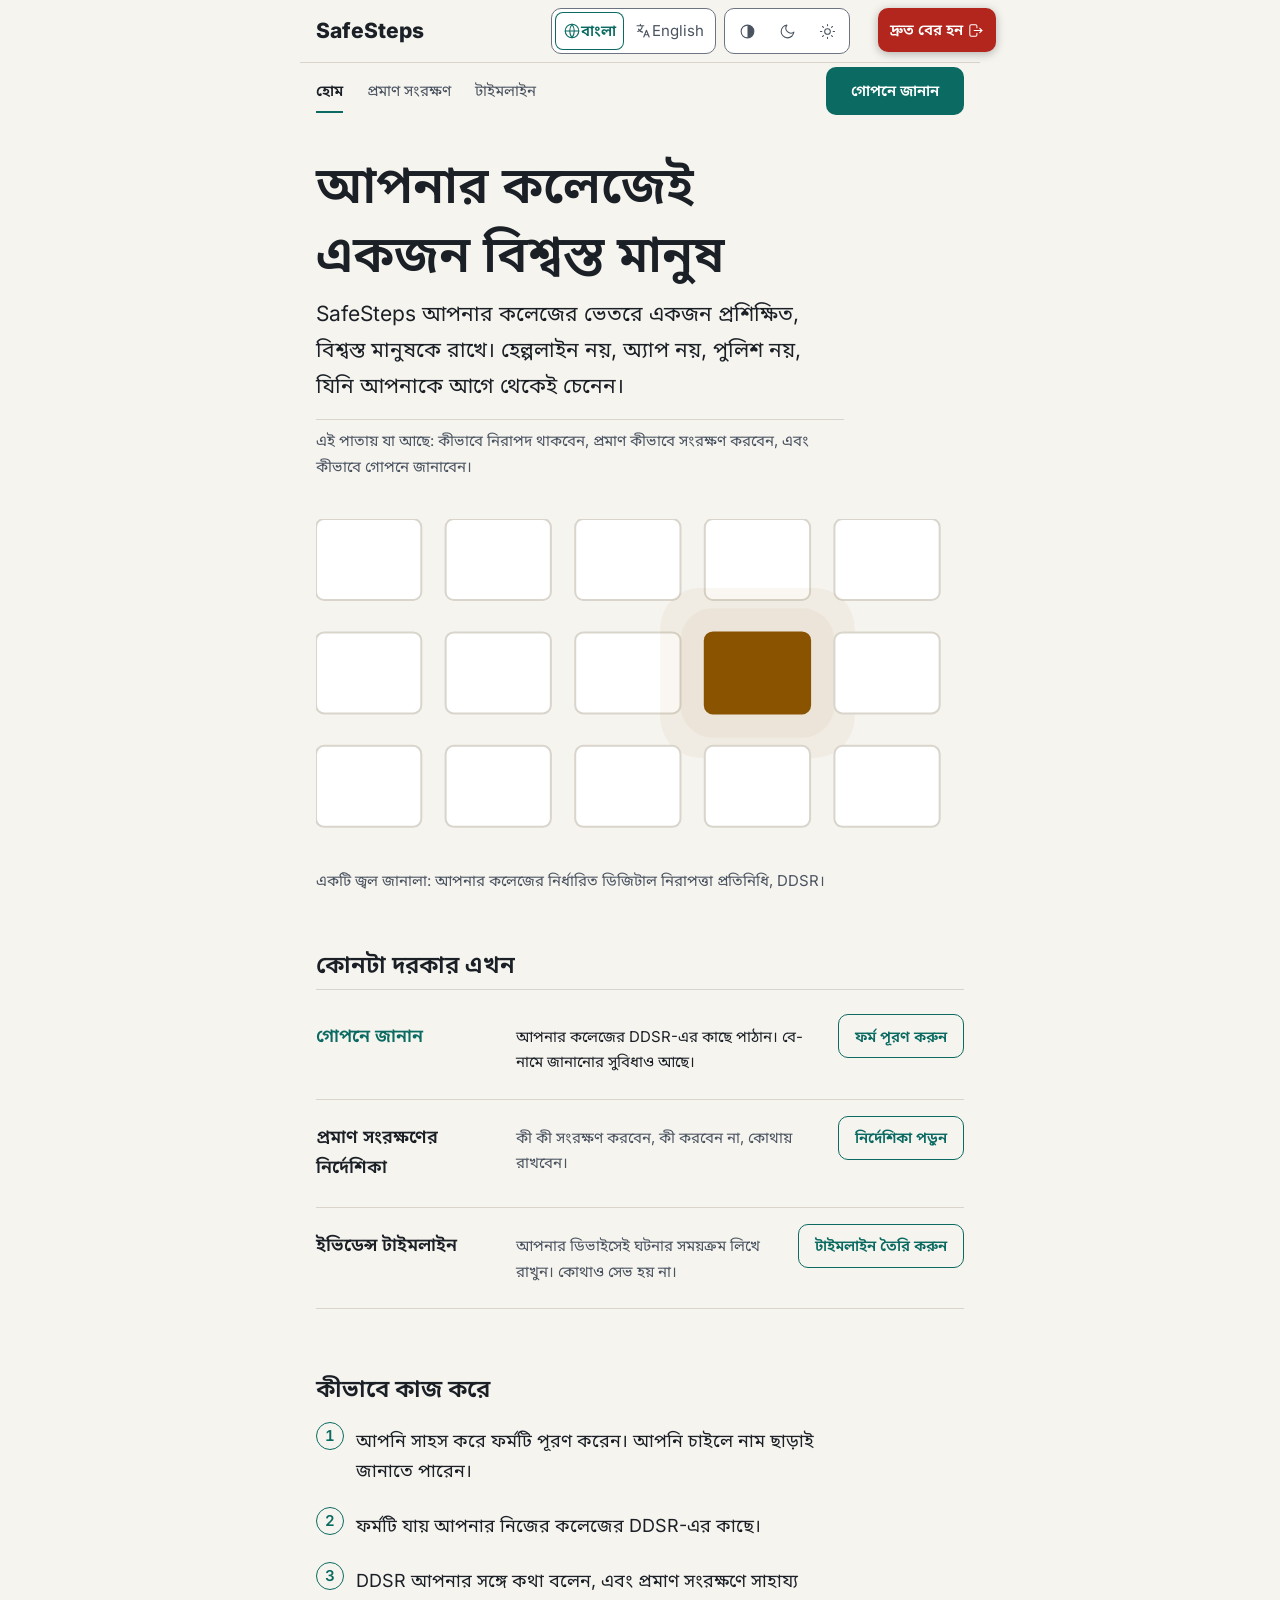
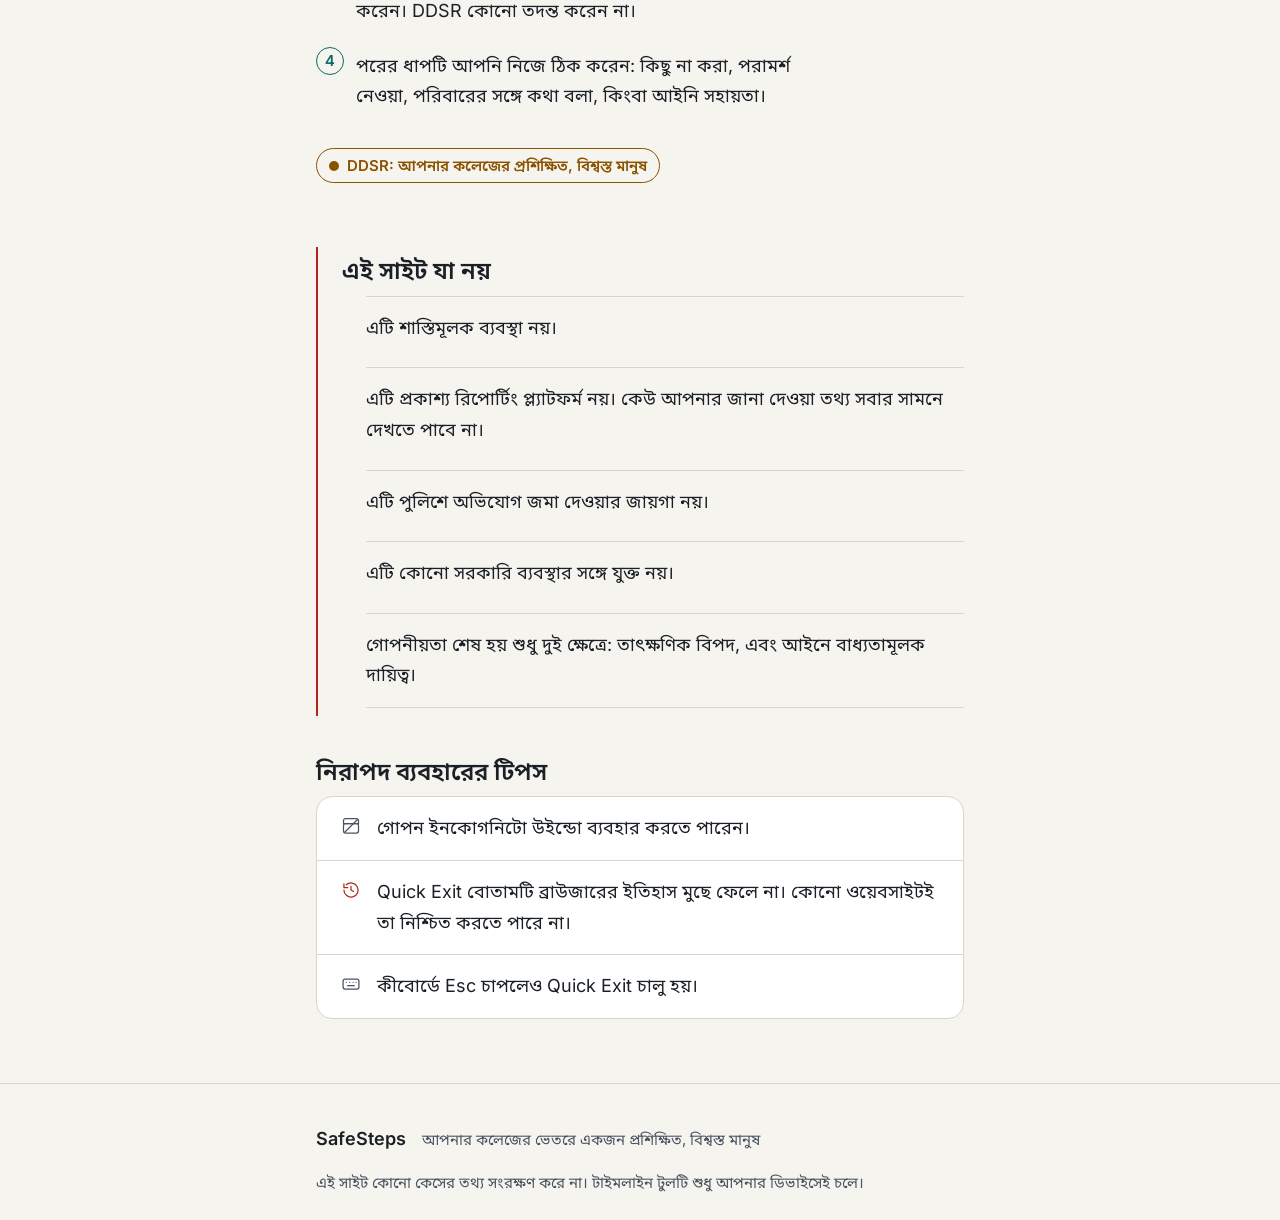
==== index.html @ 2d93e84e "feat: add home, evidence guide, timeline builder, private form and 404 pages" ====
<!DOCTYPE html>
<html lang="bn" data-theme="dark">
<head>
<meta charset="utf-8">
<meta name="viewport" content="width=device-width, initial-scale=1, viewport-fit=cover">
<title>SafeSteps: আপনার কলেজেই একজন বিশ্বস্ত মানুষ</title>
<meta name="description" content="SafeSteps: বাংলাদেশের ডিগ্রি মহাবিদ্যালয়ের শিক্ষার্থীদের জন্য প্রমাণ সংরক্ষণের নির্দেশিকা, ইভিডেন্স টাইমলাইন তৈরির টুল এবং কলেজের DDSR-কে গোপনে জানানোর ফর্ম।">
<link rel="icon" href="favicon.svg" type="image/svg+xml">
<link rel="preload" href="fonts/noto-sans-bengali-bengali-400-normal.woff2" as="font" type="font/woff2" crossorigin>
<link rel="preload" href="fonts/noto-sans-bengali-bengali-600-normal.woff2" as="font" type="font/woff2" crossorigin>
<script>
  /* No flash of the wrong theme. Runs before first paint. */
  (function () {
    try {
      var c = window.localStorage.getItem("safesteps.theme");
      var m = window.matchMedia("(prefers-color-scheme: light)").matches ? "light" : "dark";
      document.documentElement.setAttribute("data-theme", (c === "dark" || c === "light") ? c : m);
    } catch (e) {
      document.documentElement.setAttribute("data-theme", "dark");
    }
  })();
</script>
<link rel="stylesheet" href="css/fonts.css">
<link rel="stylesheet" href="css/tokens.css">
<link rel="stylesheet" href="css/site.css">
<script src="js/theme.js" defer></script>
<script src="js/i18n.js" defer></script>
<script src="js/quickexit.js" defer></script>
</head>
<body>

<a class="skip-link no-print" href="#main" data-i18n="skip_link">মূল কনটেন্টে যান</a>

<header class="head-bar no-print">
  <div class="wrap">
      <button class="quick-exit no-print" type="button"><span data-i18n="quick_exit">দ্রুত বের হন</span><svg class="i" viewBox="0 0 24 24" aria-hidden="true" focusable="false"><path d="M14 8V6a2 2 0 0 0-2-2H6a2 2 0 0 0-2 2v12a2 2 0 0 0 2 2h6a2 2 0 0 0 2-2v-2"/><path d="M10 12h11"/><path d="m18 9 3 3-3 3"/></svg></button>

      <a class="brand" href="index.html">SafeSteps</a>

<div class="head-tools">
        <div class="lang-toggle" role="group" data-i18n-aria-label="lang_group_label"
             aria-label="ভাষা বেছে নিন">
          <button type="button" data-lang="bn" aria-pressed="true">
            <svg class="i" viewBox="0 0 24 24" aria-hidden="true" focusable="false">
              <circle cx="12" cy="12" r="9"/>
              <path d="M3 12h18"/>
              <path d="M12 3a15 15 0 0 1 0 18 15 15 0 0 1 0-18"/>
            </svg>
            <span>বাংলা</span>
          </button>
          <button type="button" data-lang="en" aria-pressed="false">
            <svg class="i" viewBox="0 0 24 24" aria-hidden="true" focusable="false">
              <path d="M4 5h9M8.5 3v2M11 5c0 3.3-2.4 6.4-6 7.6"/>
              <path d="M6 9.5c1.2 2 3 3.4 5.4 4"/>
              <path d="m13 20 3.6-9 3.6 9M14.4 17h4.4"/>
            </svg>
            <span>English</span>
          </button>
        </div>

        <fieldset class="theme-switch">
          <legend class="visually-hidden" data-i18n="theme_label">থিম</legend>
          <div class="theme-opts">
            <label>
              <input type="radio" name="theme" value="system">
              <svg class="i" viewBox="0 0 24 24" aria-hidden="true" focusable="false">
                <circle cx="12" cy="12" r="9"/>
                <path d="M12 3a9 9 0 0 1 0 18z" fill="currentColor" stroke="none"/>
              </svg>
              <span class="visually-hidden" data-i18n="theme_system">সিস্টেম</span>
            </label>
            <label>
              <input type="radio" name="theme" value="dark">
              <svg class="i" viewBox="0 0 24 24" aria-hidden="true" focusable="false">
                <path d="M21 12.8A9 9 0 1 1 11.2 3a7 7 0 0 0 9.8 9.8z"/>
              </svg>
              <span class="visually-hidden" data-i18n="theme_dark">ডার্ক</span>
            </label>
            <label>
              <input type="radio" name="theme" value="light">
              <svg class="i" viewBox="0 0 24 24" aria-hidden="true" focusable="false">
                <circle cx="12" cy="12" r="4"/>
                <path d="M12 2v2M12 20v2M4.9 4.9l1.4 1.4M17.7 17.7l1.4 1.4M2 12h2M20 12h2M4.9 19.1l1.4-1.4M17.7 6.3l1.4-1.4"/>
              </svg>
              <span class="visually-hidden" data-i18n="theme_light">লাইট</span>
            </label>
          </div>
        </fieldset>
      </div>
  </div>
</header>

<nav class="site-nav no-print" data-i18n-aria-label="nav_label" aria-label="প্রধান মেনু">
  <div class="wrap">
    <div class="nav">
  <ul class="nav-list" role="list">
  <li><a href="index.html" aria-current="page" data-i18n="nav_home">হোম</a></li>
  <li><a href="evidence.html" data-i18n="nav_evidence">প্রমাণ সংরক্ষণ</a></li>
  <li><a href="timeline.html" data-i18n="nav_timeline">টাইমলাইন</a></li>
  </ul>
  <a class="btn btn-primary nav-cta" href="report.html" data-i18n="nav_report">গোপনে জানান</a>
    </div>
  </div>
</nav>

<main id="main" tabindex="-1">
  <div class="wrap">

    <section class="page-head">
      <h1 data-i18n="home_h1">আপনার কলেজেই একজন বিশ্বস্ত মানুষ</h1>
      <p class="lede" data-i18n="home_pitch">SafeSteps আপনার কলেজের ভেতরে একজন প্রশিক্ষিত, বিশ্বস্ত মানুষকে রাখে। হেল্পলাইন নয়, অ্যাপ নয়, পুলিশ নয়, যিনি আপনাকে আগে থেকেই চেনেন।</p>
      <p class="covers-line" data-i18n="home_covers">এই পাতায় যা আছে: কীভাবে নিরাপদ থাকবেন, প্রমাণ কীভাবে সংরক্ষণ করবেন, এবং কীভাবে গোপনে জানাবেন।</p>
    </section>

    <figure class="motif no-print">
      <svg viewBox="0 0 320 164" role="img" data-i18n-aria-label="motif_label" aria-label="অন্ধকার জানালার একটি গ্রিল, তার একটি জানালা জ্বলে আছে। জ্বল জানালাটি আপনার কলেজের DDSR।">
        <rect x="0" y="0" width="52" height="40" rx="4" fill="var(--surface)" stroke="var(--divider)"/>
        <rect x="64" y="0" width="52" height="40" rx="4" fill="var(--surface)" stroke="var(--divider)"/>
        <rect x="128" y="0" width="52" height="40" rx="4" fill="var(--surface)" stroke="var(--divider)"/>
        <rect x="192" y="0" width="52" height="40" rx="4" fill="var(--surface)" stroke="var(--divider)"/>
        <rect x="256" y="0" width="52" height="40" rx="4" fill="var(--surface)" stroke="var(--divider)"/>
        <rect x="0" y="56" width="52" height="40" rx="4" fill="var(--surface)" stroke="var(--divider)"/>
        <rect x="64" y="56" width="52" height="40" rx="4" fill="var(--surface)" stroke="var(--divider)"/>
        <rect x="128" y="56" width="52" height="40" rx="4" fill="var(--surface)" stroke="var(--divider)"/>
        <rect class="lit-halo" x="170" y="34" width="96" height="84" rx="20"/>
        <rect class="lit-halo lit-halo-near" x="180" y="44" width="76" height="64" rx="16"/>
        <rect x="192" y="56" width="52" height="40" rx="4" fill="var(--amber)" stroke="var(--amber)"/>
        <rect x="256" y="56" width="52" height="40" rx="4" fill="var(--surface)" stroke="var(--divider)"/>
        <rect x="0" y="112" width="52" height="40" rx="4" fill="var(--surface)" stroke="var(--divider)"/>
        <rect x="64" y="112" width="52" height="40" rx="4" fill="var(--surface)" stroke="var(--divider)"/>
        <rect x="128" y="112" width="52" height="40" rx="4" fill="var(--surface)" stroke="var(--divider)"/>
        <rect x="192" y="112" width="52" height="40" rx="4" fill="var(--surface)" stroke="var(--divider)"/>
        <rect x="256" y="112" width="52" height="40" rx="4" fill="var(--surface)" stroke="var(--divider)"/>
      </svg>
      <figcaption data-i18n="motif_caption">একটি জ্বল জানালা: আপনার কলেজের নির্ধারিত ডিজিটাল নিরাপত্তা প্রতিনিধি, DDSR।</figcaption>
    </figure>

    <section class="section" aria-labelledby="home_choose_h">
      <h2 id="home_choose_h" data-i18n="home_choose_h">কোনটা দরকার এখন</h2>
      <div class="spec">
        <div class="spec-row spec-row-primary">
          <span class="spec-name" data-i18n="tile_report_h">গোপনে জানান</span>
          <span class="spec-desc" data-i18n="tile_report_p">আপনার কলেজের DDSR-এর কাছে পাঠান। বে-নামে জানানোর সুবিধাও আছে।</span>
          <a class="btn btn-secondary btn-sm spec-action" href="report.html" data-i18n="tile_report_a">ফর্ম পূরণ করুন</a>
        </div>
        <div class="spec-row">
          <span class="spec-name" data-i18n="tile_evidence_h">প্রমাণ সংরক্ষণের নির্দেশিকা</span>
          <span class="spec-desc" data-i18n="tile_evidence_p">কী কী সংরক্ষণ করবেন, কী করবেন না, কোথায় রাখবেন।</span>
          <a class="btn btn-secondary btn-sm spec-action" href="evidence.html" data-i18n="tile_evidence_a">নির্দেশিকা পড়ুন</a>
        </div>
        <div class="spec-row">
          <span class="spec-name" data-i18n="tile_timeline_h">ইভিডেন্স টাইমলাইন</span>
          <span class="spec-desc" data-i18n="tile_timeline_p">আপনার ডিভাইসেই ঘটনার সময়ক্রম লিখে রাখুন। কোথাও সেভ হয় না।</span>
          <a class="btn btn-secondary btn-sm spec-action" href="timeline.html" data-i18n="tile_timeline_a">টাইমলাইন তৈরি করুন</a>
        </div>
      </div>
    </section>

    <section class="section-loose" aria-labelledby="home_how_h">
      <h2 id="home_how_h" data-i18n="home_how_h">কীভাবে কাজ করে</h2>
      <ol class="steps" role="list">
        <li data-i18n="home_step_1">আপনি সাহস করে ফর্মটি পূরণ করেন। আপনি চাইলে নাম ছাড়াই জানাতে পারেন।</li>
        <li data-i18n="home_step_2">ফর্মটি যায় আপনার নিজের কলেজের DDSR-এর কাছে।</li>
        <li data-i18n="home_step_3">DDSR আপনার সঙ্গে কথা বলেন, এবং প্রমাণ সংরক্ষণে সাহায্য করেন। DDSR কোনো তদন্ত করেন না।</li>
        <li data-i18n="home_step_4">পরের ধাপটি আপনি নিজে ঠিক করেন: কিছু না করা, পরামর্শ নেওয়া, পরিবারের সঙ্গে কথা বলা, কিংবা আইনি সহায়তা।</li>
      </ol>
      <p class="section-tight"><span class="ddsr-node"><span class="ddsr-dot" aria-hidden="true"></span><span data-i18n="ddsr_node">DDSR: আপনার কলেজের প্রশিক্ষিত, বিশ্বস্ত মানুষ</span></span></p>
    </section>

    <section class="section notice notice-coral" aria-labelledby="home_limits_h">
      <h2 id="home_limits_h" data-i18n="home_limits_h">এই সাইট যা নয়</h2>
      <ul class="choice-rows" role="list">
        <li class="choice-row" data-i18n="limit_not_disciplinary">এটি শাস্তিমূলক ব্যবস্থা নয়।</li>
        <li class="choice-row" data-i18n="limit_not_public">এটি প্রকাশ্য রিপোর্টিং প্ল্যাটফর্ম নয়। কেউ আপনার জানা দেওয়া তথ্য সবার সামনে দেখতে পাবে না।</li>
        <li class="choice-row" data-i18n="limit_not_police">এটি পুলিশে অভিযোগ জমা দেওয়ার জায়গা নয়।</li>
        <li class="choice-row" data-i18n="limit_not_gov">এটি কোনো সরকারি ব্যবস্থার সঙ্গে যুক্ত নয়।</li>
        <li class="choice-row choice-row-critical" data-i18n="limit_confidentiality">গোপনীয়তা শেষ হয় শুধু দুই ক্ষেত্রে: তাৎক্ষণিক বিপদ, এবং আইনে বাধ্যতামূলক দায়িত্ব।</li>
      </ul>
    </section>

    <section class="section" aria-labelledby="safeuse_h">
      <h2 id="safeuse_h" data-i18n="footer_tips_h">নিরাপদ ব্যবহারের টিপস</h2>
      <ul class="safeuse" role="list">
        <li class="safeuse-row">
          <svg class="i safeuse-icon" viewBox="0 0 24 24" aria-hidden="true" focusable="false"><path d="M3 5.5A2.5 2.5 0 0 1 5.5 3h13A2.5 2.5 0 0 1 21 5.5V9H3Z"/><rect x="3" y="9" width="18" height="11.5" rx="2.5"/><path d="M4.5 19.5 19.5 4.5"/></svg>
          <span class="safeuse-text" data-i18n="footer_tip_private">গোপন ইনকোগনিটো উইন্ডো ব্যবহার করতে পারেন।</span>
        </li>
        <li class="safeuse-row safeuse-row-critical">
          <svg class="i safeuse-icon" viewBox="0 0 24 24" aria-hidden="true" focusable="false"><path d="M3.5 12a8.5 8.5 0 1 0 2.8-6.3"/><path d="M3.5 4.5V9H8"/><path d="M12 7.5V12l3 1.8"/></svg>
          <span class="safeuse-text" data-i18n="footer_tip_history">Quick Exit বোতামটি ব্রাউজারের ইতিহাস মুছে ফেলে না। কোনো ওয়েবসাইটই তা নিশ্চিত করতে পারে না।</span>
        </li>
        <li class="safeuse-row">
          <svg class="i safeuse-icon" viewBox="0 0 24 24" aria-hidden="true" focusable="false"><rect x="2.5" y="6" width="19" height="12" rx="2.5"/><path d="M6.5 10h.01M10.5 10h.01M14.5 10h.01M18 10h.01M8 14h8"/></svg>
          <span class="safeuse-text" data-i18n="footer_tip_esc">কীবোর্ডে Esc চাপলেও Quick Exit চালু হয়।</span>
        </li>
      </ul>

    </section>

  </div>
</main>

<footer class="site-footer no-print">
  <div class="wrap">
    <div class="footer-band">
      <span class="footer-wordmark">SafeSteps</span>
      <span class="footer-tagline" data-i18n="footer_tagline">আপনার কলেজের ভেতরে একজন প্রশিক্ষিত, বিশ্বস্ত মানুষ</span>
    </div>
    <p class="footer-note" data-i18n="footer_note">এই সাইট কোনো কেসের তথ্য সংরক্ষণ করে না। টাইমলাইন টুলটি শুধু আপনার ডিভাইসেই চলে।</p>
  </div>
</footer>

</body>
</html>
---- css/fonts.css ----
/* SafeSteps self-hosted fonts. Local files only, no remote requests.
   Bangla script renders in Noto Sans Bengali, Latin in Inter.
   Noto is restricted to the Bengali unicode-range so Latin falls through to Inter,
   which matches the intent in docs/design.md section 5: "Bangla: Noto Sans Bengali.
   Latin: Inter." */

@font-face {
  font-family: "Noto Sans Bengali";
  font-style: normal;
  font-display: swap;
  font-weight: 400;
  src: url("../fonts/noto-sans-bengali-bengali-400-normal.woff2") format("woff2");
  unicode-range: U+0951-0952, U+0964-0965, U+0980-09FE, U+1CD0, U+1CD2, U+1CD5-1CD6,
    U+1CD8, U+1CE1, U+1CEA, U+1CED, U+1CF2, U+1CF5-1CF7, U+200C-200D, U+20B9, U+25CC,
    U+A8F1;
}

@font-face {
  font-family: "Noto Sans Bengali";
  font-style: normal;
  font-display: swap;
  font-weight: 600;
  src: url("../fonts/noto-sans-bengali-bengali-600-normal.woff2") format("woff2");
  unicode-range: U+0951-0952, U+0964-0965, U+0980-09FE, U+1CD0, U+1CD2, U+1CD5-1CD6,
    U+1CD8, U+1CE1, U+1CEA, U+1CED, U+1CF2, U+1CF5-1CF7, U+200C-200D, U+20B9, U+25CC,
    U+A8F1;
}

@font-face {
  font-family: "Noto Sans Bengali";
  font-style: normal;
  font-display: swap;
  font-weight: 800;
  src: url("../fonts/noto-sans-bengali-bengali-800-normal.woff2") format("woff2");
  unicode-range: U+0951-0952, U+0964-0965, U+0980-09FE, U+1CD0, U+1CD2, U+1CD5-1CD6,
    U+1CD8, U+1CE1, U+1CEA, U+1CED, U+1CF2, U+1CF5-1CF7, U+200C-200D, U+20B9, U+25CC,
    U+A8F1;
}

@font-face {
  font-family: "Inter";
  font-style: normal;
  font-display: swap;
  font-weight: 400;
  src: url("../fonts/inter-latin-400-normal.woff2") format("woff2");
  unicode-range: U+0000-00FF, U+0131, U+0152-0153, U+02BB-02BC, U+02C6, U+02DA, U+02DC,
    U+0304, U+0308, U+0329, U+2000-206F, U+20AC, U+2122, U+2191, U+2193, U+2212, U+2215,
    U+FEFF, U+FFFD;
}

@font-face {
  font-family: "Inter";
  font-style: normal;
  font-display: swap;
  font-weight: 600;
  src: url("../fonts/inter-latin-600-normal.woff2") format("woff2");
  unicode-range: U+0000-00FF, U+0131, U+0152-0153, U+02BB-02BC, U+02C6, U+02DA, U+02DC,
    U+0304, U+0308, U+0329, U+2000-206F, U+20AC, U+2122, U+2191, U+2193, U+2212, U+2215,
    U+FEFF, U+FFFD;
}

@font-face {
  font-family: "Inter";
  font-style: normal;
  font-display: swap;
  font-weight: 800;
  src: url("../fonts/inter-latin-800-normal.woff2") format("woff2");
  unicode-range: U+0000-00FF, U+0131, U+0152-0153, U+02BB-02BC, U+02C6, U+02DA, U+02DC,
    U+0304, U+0308, U+0329, U+2000-206F, U+20AC, U+2122, U+2191, U+2193, U+2212, U+2215,
    U+FEFF, U+FFFD;
}
---- css/tokens.css ----
/* SafeSteps color tokens. Values copied verbatim from docs/design.md section 4.
   The block below is the locked design system. Do not edit these values.
   Hallmark note: the locked palette is specified in hex by docs/design.md section 4.
   Token discipline is kept (every colour is referenced by name, never inlined);
   only the notation differs from the Hallmark default. */

:root {
  color-scheme: dark;

  --bg: #14171C;
  --surface: #1D2128;
  --raised: #262B34;
  --divider: #2E3540;      /* decorative only */
  --border: #5B6573;       /* inputs, must stay 3:1 */
  --text: #E6E8EB;
  --muted: #A8AFBA;
  --teal: #6FC7B8;         /* actions, links, tools */
  --on-teal: #0E1A19;
  --amber: #E9B872;        /* the DDSR, the human */
  --coral: #F08E86;        /* Quick Exit, alerts */
  --on-coral: #1A0F0E;
}

:root[data-theme="light"] {
  color-scheme: light;

  --bg: #F6F4EF;
  --surface: #FFFFFF;
  --raised: #FFFFFF;
  --divider: #D9D5CC;
  --border: #6B7480;
  --text: #1B2027;
  --muted: #4A5360;
  --teal: #0B6B62;
  --on-teal: #FFFFFF;
  --amber: #8A5300;
  --coral: #B3261E;
  --on-coral: #FFFFFF;
}

/* ---------------------------------------------------------------------------
   Everything below is new. docs/design.md does not specify these, so they were
   lifted out of the stylesheet into named tokens. Values match what the site
   already used, so nothing shifts by more than a rounding error.
   --------------------------------------------------------------------------- */

:root {
  /* type */
  --font-sans: "Noto Sans Bengali", "Inter", system-ui, sans-serif;

  /* docs/design.md section 6: max content width 680px, single column */
  --measure: 680px;

  /* Running prose is capped below the column. Measured at 18px, the loaded
     Noto Sans Bengali averages 7.76px of advance per Bangla character, so the
     full 680px column put 82 characters on a line. 528px lands it near 68,
     which is inside the 45 to 75 band for reading. The column itself is
     unchanged, only the prose inside it. */
  --measure-prose: 528px;

  --text-xs: 0.8125rem;
  --text-sm: 0.9375rem;
  --text-base: 1.125rem;   /* 18px, fixed by docs/design.md section 5 */
  --text-lg: 1.3125rem;
  --text-xl: 1.5rem;
  /* the h1. Its floor is the next step up the scale, so there is no separate
     token for that one value */
  --text-display: clamp(1.75rem, 1.1rem + 2.6vw, 3.25rem);

  /* Bangla needs 1.6 or higher, docs/design.md section 5 */
  --leading-tight: 1.35;
  --leading-snug: 1.5;
  --leading-body: 1.7;

  /* 4pt spacing scale */
  --space-3xs: 0.25rem;
  --space-2xs: 0.5rem;
  --space-xs: 0.75rem;
  --space-sm: 1rem;
  --space-md: 1.5rem;
  --space-lg: 2.5rem;
  --space-xl: 4rem;

  /* radius, docs/design.md section 6 fixes cards at 16px */
  --radius-chip: 8px;
  --radius-btn: 10px;
  --radius-card: 16px;
  --radius-pill: 999px;

  /* motion, docs/design.md section 6 permits subtle fades only */
  --ease-out: cubic-bezier(0.16, 1, 0.3, 1);
  --dur-short: 160ms;
  --dur-base: 220ms;

  /* Stacking, three levels only. The header sits above page content, the fixed
     Quick Exit pill above the header, and the no-flash script's layer above
     both. Lower rungs were declared and never used, so they are gone rather
     than left as a scale nobody has filled in. */
  --z-header: 30;
  --z-exit: 40;
  --z-top: 50;
}
---- css/site.css ----
/* Hallmark · genre: editorial · macrostructure: 13 Index-First (index), 05 Workbench
 * (timeline), 02 Long Document (evidence, report) · design-system: docs/design.md
 * · designed-as-app · nav: N9 Edge-aligned minimal · footer: Ft1 Mast-headed
 * All colour, font, radius, target size and motion limits come from docs/design.md.
 * No em dashes or en dashes in this file. */

/* ---------- reset ---------- */

*,
*::before,
*::after {
  box-sizing: border-box;
}

[hidden] {
  display: none !important;
}

html {
  -webkit-text-size-adjust: 100%;
  overflow-x: clip;
}

body,
h1,
h2,
h3,
h4,
p,
figure,
blockquote,
dl,
dd,
fieldset,
legend,
table {
  margin: 0;
}

ul[role="list"],
ol[role="list"] {
  list-style: none;
  margin: 0;
  padding: 0;
}

img,
svg {
  display: block;
  max-width: 100%;
}

button,
input,
select,
textarea {
  font: inherit;
  color: inherit;
  letter-spacing: inherit;
}

/* ---------- typography ---------- */

body {
  background: var(--bg);
  color: var(--text);
  font-family: var(--font-sans);
  font-size: var(--text-base);
  font-weight: 400;
  line-height: var(--leading-body);
  letter-spacing: 0;
  overflow-x: clip;
  overflow-wrap: break-word;
  /* viewport-fit=cover is set in the meta tag, which lets the page reach under a
     notch. The insets are the padding that keeps content back out of it. The
     right inset also keeps the fixed Quick Exit control clear of a rounded
     corner in landscape, where the cutout is on one side only. */
  padding-left: env(safe-area-inset-left);
  padding-right: env(safe-area-inset-right);
}

h1,
h2,
h3,
h4 {
  font-weight: 600;
  font-style: normal;
  line-height: var(--leading-tight);
  letter-spacing: 0;
  min-width: 0;
  overflow-wrap: anywhere;
  text-wrap: balance;
}

/* Heading rhythm. Every heading binds tightly to the content it introduces,
   and the space between groups comes from the section margins, which is where
   it is generous. h2 had no bottom margin at all, so on every page the largest
   section heading sat flush against the first line of its own list. */
h1 {
  font-size: var(--text-display);
  margin-bottom: var(--space-xs);
}

h2 {
  font-size: var(--text-xl);
  margin-bottom: var(--space-2xs);
}

h3 {
  font-size: var(--text-lg);
  margin-bottom: var(--space-2xs);
}

p {
  margin-block: 0 var(--space-sm);
  min-width: 0;
  overflow-wrap: anywhere;
}

p:last-child {
  margin-bottom: 0;
}

a {
  color: var(--teal);
  text-underline-offset: 3px;
  overflow-wrap: anywhere;
}

@media (hover: hover) {
  a:hover {
    text-decoration-thickness: 2px;
  }
}

strong {
  font-weight: 600;
}

small,
.muted {
  color: var(--muted);
}

.muted {
  font-size: var(--text-sm);
}

.hint {
  display: block;
  color: var(--muted);
  font-size: var(--text-sm);
  margin-bottom: var(--space-2xs);
}

/* ---------- layout, with a varied rhythm rather than one repeated pad ---------- */

.wrap {
  width: 100%;
  max-width: var(--measure);
  margin-inline: auto;
  padding-inline: var(--space-sm);
}

.section {
  margin-block: var(--space-lg);
}

.section-tight {
  margin-block: var(--space-md);
}

.section-loose {
  margin-block: var(--space-xl);
}

.stack > * + * {
  margin-top: var(--space-sm);
}

/* ---------- skip link and screen reader text ---------- */

/* Parked with a transform rather than the usual left: -9999px. A large negative
   offset extends the scrollable area, which is invisible in a left to right
   document because the overflow falls off the start edge, but it does create a
   10,000px horizontal scroll the moment the document direction flips. */
.skip-link {
  position: absolute;
  inset-inline-start: 0;
  top: 0;
  z-index: var(--z-top);
  padding: var(--space-xs) var(--space-sm);
  background: var(--teal);
  color: var(--on-teal);
  font-weight: 600;
  border-end-end-radius: var(--radius-btn);
  transform: translateY(-120%);
}

.skip-link:focus {
  transform: translateY(0);
}

/* main is focusable so the skip link actually lands on it. Its ring is drawn
   inside the top edge, so it reads as "you are inside the content now" rather
   than as a mis-drawn box around the whole page. */
main:focus-visible {
  outline: 2px solid var(--teal);
  outline-offset: -2px;
}

.visually-hidden {
  position: absolute;
  width: 1px;
  height: 1px;
  padding: 0;
  margin: -1px;
  overflow: hidden;
  clip: rect(0 0 0 0);
  clip-path: inset(50%);
  white-space: nowrap;
  border: 0;
}

/* Focus rings appear instantly. The ring is never animated. */
:focus-visible {
  outline: 2px solid var(--teal);
  outline-offset: 2px;
}

/* ---------- header shell ---------- */
/* The header itself scrolls away. Only the Quick Exit control stays fixed, which
   is exactly what docs/design.md section 7 requires: fixed at the top, stays on
   scroll. Making the whole header sticky would cost 60 to 120px of a 360px
   phone screen for the length of the page, and the navigation is not worth that. */

.head-bar {
  position: relative;
  z-index: var(--z-header);
  background: var(--bg);
}

.head-bar > .wrap {
  display: flex;
  flex-wrap: wrap;
  align-items: center;
  gap: var(--space-2xs) var(--space-3xs);
  min-height: 56px;
  padding-block: var(--space-2xs);
  /* reserves the corner the fixed Quick Exit control occupies */
  padding-inline-end: 130px;
  border-bottom: 1px solid var(--divider);
}

/* the exit control is first in the DOM so it is second in tab order, after the
   skip link, which is what docs/design.md section 7 requires. order moves it to
   the visual right without touching tab order. */
.quick-exit {
  order: 3;
  position: fixed;
  /* the notch and the home indicator live in the insets, so the control starts
     below the top one and ends above the bottom one */
  top: max(var(--space-2xs), env(safe-area-inset-top));
  /* sits against the end edge of the content measure on wide screens, and
     against the viewport edge once the measure fills the screen */
  inset-inline-end: max(
    calc(var(--space-2xs) + env(safe-area-inset-right)),
    calc((100vw - var(--measure)) / 2 - var(--space-sm) + env(safe-area-inset-right))
  );
  z-index: var(--z-exit);
  display: inline-flex;
  align-items: center;
  gap: var(--space-3xs);
  min-height: 44px;
  padding: var(--space-3xs) var(--space-xs);
  background: var(--coral);
  color: var(--on-coral);
  border: 0;
  border-radius: var(--radius-btn);
  box-shadow: 0 2px 10px rgb(0 0 0 / 0.28);
  font-size: var(--text-sm);
  font-weight: 600;
  white-space: nowrap;
  cursor: pointer;
}

.quick-exit .i {
  width: 17px;
  height: 17px;
}

.quick-exit:active {
  transform: translateY(1px);
}

.brand {
  order: 1;
  margin-inline-end: auto;
  font-size: var(--text-lg);
  font-weight: 800;
  color: var(--text);
  text-decoration: none;
  white-space: nowrap;
}

/* Hover styling is only applied where hover actually exists. On a touch device
   a tap can leave an element in :hover, which reads as a stuck state, so the
   feedback is moved to :active there instead. The resting appearance is
   identical either way, so nothing is hover only. */
@media (hover: hover) {
  .brand:hover {
    color: var(--teal);
  }

  .guide-sec-h:hover {
    color: var(--teal);
  }

  .nav-list a:hover {
    color: var(--teal);
  }

  .btn-primary:hover {
    box-shadow: inset 0 0 0 2px var(--text);
  }

  .btn-secondary:hover {
    background: var(--raised);
  }

  .quick-exit:hover {
    box-shadow: 0 2px 10px rgb(0 0 0 / 0.28), inset 0 0 0 2px var(--on-coral);
  }

  .lang-toggle button:hover {
    color: var(--text);
  }

  .theme-opts label:hover {
    color: var(--text);
    background: var(--raised);
  }

  .checkbox:hover {
    border-color: var(--teal);
  }

  input:hover:not(:disabled),
  textarea:hover:not(:disabled) {
    border-color: var(--teal);
  }
}

@media (hover: none) {
  .btn-primary:active {
    box-shadow: inset 0 0 0 2px var(--text);
  }

  .btn-secondary:active {
    background: var(--raised);
  }

  .quick-exit:active {
    box-shadow: inset 0 0 0 2px var(--on-coral);
  }

  .nav-list a:active {
    color: var(--teal);
  }

  .checkbox:active {
    border-color: var(--teal);
  }
}

.head-tools {
  order: 2;
  display: flex;
  flex: none;
  flex-wrap: nowrap;
  align-items: center;
  gap: var(--space-2xs);
}

/* Four controls plus the wordmark cannot share one row below 544px with every
   label visible. Under that width the toggles and the exit drop their text and
   keep their icons. Both labels survive for screen readers, and the coral fill
   plus the arrow keep Quick Exit the most obvious control on the page. */
@media (max-width: 34rem) {
  .brand {
    font-size: var(--text-base);
  }

  /* the exit control is icon only here, so it needs a much smaller gutter */
  .head-bar > .wrap {
    padding-inline-end: 56px;
  }

  .quick-exit {
    width: 44px;
    padding-inline: 0;
    justify-content: center;
  }

  /* same visually hidden treatment as .visually-hidden, scoped to this
     breakpoint so the labels come back on wider screens */
  .quick-exit span,
  .lang-toggle button span {
    position: absolute;
    width: 1px;
    height: 1px;
    padding: 0;
    margin: -1px;
    overflow: hidden;
    clip: rect(0 0 0 0);
    clip-path: inset(50%);
    white-space: nowrap;
  }

  .lang-toggle button {
    position: relative;
    width: 32px;
    min-height: 38px;
    padding-inline: 0;
  }

  .theme-opts label {
    width: 30px;
  }
}

/* below 24rem the wordmark, both toggles and the exit gutter stop fitting on one
   comfortable row, so the toggles take a second line of their own */
@media (max-width: 24rem) {
  .brand {
    font-size: var(--text-sm);
  }

  .head-bar > .wrap {
    padding-inline-end: 52px;
  }

  .lang-toggle button {
    width: 30px;
  }

  .theme-opts label {
    width: 28px;
  }

  /* The toggles drop onto their own line under the wordmark. They stay flush
     left so the wordmark, the toggles and the nav links all share one edge. */
  .head-tools {
    flex: 0 0 100%;
    justify-content: flex-start;
  }
}

/* ---------- navigation row, scrolls away ---------- */

.site-nav {
  padding-block: var(--space-3xs) var(--space-xs);
}

.nav {
  display: flex;
  flex-wrap: wrap;
  align-items: center;
  gap: var(--space-2xs) var(--space-sm);
}

.nav-list {
  display: flex;
  flex-wrap: wrap;
  gap: var(--space-3xs) var(--space-md);
}

.nav-list a {
  display: inline-flex;
  align-items: center;
  min-height: 44px;
  color: var(--muted);
  text-decoration: none;
  font-size: var(--text-sm);
  white-space: nowrap;
}

.nav-list a[aria-current="page"] {
  color: var(--text);
  font-weight: 600;
  box-shadow: inset 0 -2px 0 var(--teal);
}

.nav-cta {
  margin-inline-start: auto;
  min-height: 44px;
  padding: var(--space-3xs) var(--space-sm);
  font-size: var(--text-sm);
  white-space: nowrap;
}

/* the navigation links and the primary action stop sharing a line below 24rem,
   so the action takes the full width. Standard mobile pattern, and it reads as
   deliberate rather than as a squeeze. */
@media (max-width: 24rem) {
  .nav-cta {
    margin-inline-start: 0;
    width: 100%;
  }
}

/* ---------- icon buttons, one stroke weight, currentColor ---------- */

.i {
  width: 18px;
  height: 18px;
  flex: none;
  stroke: currentColor;
  fill: none;
  stroke-width: 1.5;
  stroke-linecap: round;
  stroke-linejoin: round;
}

.lang-toggle {
  display: flex;
  align-items: center;
  gap: 2px;
  padding: 3px;
  background: var(--surface);
  border: 1px solid var(--border);
  border-radius: var(--radius-btn);
  min-width: 0;
}

.lang-toggle button {
  display: inline-flex;
  align-items: center;
  justify-content: center;
  min-height: 38px;
  padding: var(--space-3xs) var(--space-2xs);
  background: transparent;
  color: var(--muted);
  border: 0;
  border-radius: var(--radius-chip);
  cursor: pointer;
  font-size: var(--text-sm);
  white-space: nowrap;
}

.lang-toggle button[aria-pressed="true"] {
  background: var(--raised);
  color: var(--teal);
  font-weight: 600;
  box-shadow: inset 0 0 0 1px var(--teal);
}

.theme-switch {
  border: 0;
  padding: 0;
  margin: 0;
  min-width: 0;
}

.theme-opts {
  display: flex;
  align-items: center;
  gap: 2px;
  padding: 3px;
  background: var(--surface);
  border: 1px solid var(--border);
  border-radius: var(--radius-btn);
}

.theme-opts label {
  position: relative;
  display: inline-flex;
  align-items: center;
  justify-content: center;
  width: 38px;
  height: 38px;
  border-radius: var(--radius-chip);
  color: var(--muted);
  cursor: pointer;
}

/* the radio fills its label, so the hit target and the focus ring land on the icon */
.theme-opts input {
  position: absolute;
  inset: 0;
  width: 100%;
  height: 100%;
  margin: 0;
  opacity: 0;
  cursor: pointer;
  appearance: none;
}

.theme-opts .i {
  width: 17px;
  height: 17px;
}

.theme-opts label:has(input:checked) {
  background: var(--raised);
  color: var(--teal);
  box-shadow: inset 0 0 0 1px var(--teal);
}

.theme-opts label:has(input:focus-visible) {
  outline: 2px solid var(--teal);
  outline-offset: 2px;
}

/* ---------- browser surfaces, themed so nothing looks borrowed ---------- */

::selection {
  background: var(--teal);
  color: var(--on-teal);
}

input,
textarea {
  caret-color: var(--teal);
}

* {
  scrollbar-width: thin;
  scrollbar-color: var(--border) var(--bg);
}

/* ---------- page head ---------- */

.page-head {
  padding-top: var(--space-md);
}

.page-head h1 {
  margin-bottom: var(--space-2xs);
}

/* A neutral signpost, one sentence. On the home page the real lede carries the
   voice and this stays quiet. On an inner page there is no lede, so the jump
   from a 51px h1 straight to 15px was abrupt; there it steps up one size and
   keeps the muted colour, which is a signpost rather than a headline. */
.covers-line {
  color: var(--muted);
  font-size: var(--text-sm);
}

.page-head:has(h1 + .covers-line) .covers-line {
  font-size: var(--text-base);
  line-height: var(--leading-body);
  max-width: var(--measure-prose);
}

/* Running prose, and the lists that read as prose. The column stays 680px, the
   text inside it stops at --measure-prose, which is what keeps the eye from
   losing the start of the next line. Headings keep the full column, and so do
   the rows that are scanned rather than read: the spec sheet, the form fields
   and the situation cells, which are a two column grid at desktop widths. */
main p,
main ul,
main ol,
.steps,
.hint,
.chip-note {
  max-width: var(--measure-prose);
}

/* the opening sentence of the home page, set above body size. It is the one
   paragraph on the site that a first time visitor reads before anything else,
   so it gets the display's own leading and its own space beneath. */
.lede {
  font-size: var(--text-lg);
  line-height: var(--leading-body);
  max-width: var(--measure-prose);
  margin-bottom: var(--space-sm);
}

/* on a 360px phone the lede at 21px runs to six lines and starts to shout over
   the h1, so it steps back one size. It is still above body. */
@media (max-width: 30rem) {
  .lede {
    font-size: var(--text-base);
  }
}

.lede + .covers-line {
  padding-top: var(--space-2xs);
  border-top: 1px solid var(--divider);
}

/* ---------- buttons, eight states ---------- */

.btn {
  display: inline-flex;
  align-items: center;
  justify-content: center;
  gap: var(--space-2xs);
  min-height: 48px;
  padding: var(--space-2xs) var(--space-md);
  border-radius: var(--radius-btn);
  border: 1px solid transparent;
  font-weight: 600;
  text-decoration: none;
  cursor: pointer;
  text-align: center;
}

.btn-primary {
  background: var(--teal);
  color: var(--on-teal);
}

.btn-primary:active {
  transform: translateY(1px);
}

.btn-secondary {
  background: transparent;
  color: var(--teal);
  border-color: var(--teal);
}

.btn-secondary:active {
  transform: translateY(1px);
}

.btn-sm {
  min-height: 44px;
  padding: var(--space-2xs) var(--space-sm);
  font-size: var(--text-sm);
}

/* Disabled drops the fill and the border rather than fading the whole button.
   A blanket opacity fades the label and the fill by the same amount, which
   pushes the pair together: measured at 0.55 it lands on 3.56:1 in the dark
   theme and 2.54:1 in the light theme. Here the label keeps its own contrast on
   a plain surface at 6.43:1 and 7.79:1, and the button still reads as inert
   because it has no fill and no hover ring. */
.btn[disabled],
.btn[aria-disabled="true"] {
  background: var(--raised);
  color: var(--muted);
  border-color: var(--border);
  cursor: not-allowed;
  transform: none;
  box-shadow: none;
}

/* a disabled button must not gain a ring on any pointer, and the hover block
   above does not reach it, so the override is stated here rather than relying on
   source order */
.btn[disabled],
.btn[aria-disabled="true"] {
  box-shadow: none;
}

/* in flight the fill stays, because the action is happening and the label is
   still the one the user pressed */
.btn[aria-busy="true"] {
  cursor: progress;
  opacity: 0.7;
}

/* ---------- placeholder chip ---------- */

.chip {
  display: inline-block;
  padding: var(--space-3xs) var(--space-2xs);
  border: 1px dashed var(--coral);
  border-radius: var(--radius-chip);
  color: var(--coral);
  font-size: var(--text-xs);
  font-weight: 600;
  overflow-wrap: anywhere;
}

.chip-block {
  display: block;
  padding: var(--space-xs) var(--space-sm);
}

.chip-note {
  color: var(--muted);
  font-size: var(--text-sm);
  margin-top: var(--space-2xs);
}

/* ---------- DDSR amber node ---------- */

.ddsr-node {
  display: inline-flex;
  align-items: center;
  gap: var(--space-2xs);
  padding: var(--space-3xs) var(--space-xs);
  border: 1px solid var(--amber);
  border-radius: var(--radius-pill);
  color: var(--amber);
  font-size: var(--text-sm);
  font-weight: 600;
}

.ddsr-dot {
  width: 10px;
  height: 10px;
  border-radius: 50%;
  background: var(--amber);
  flex: none;
}

/* ---------- notices, single containment layer, no card in card ---------- */

.notice {
  padding: var(--space-sm) var(--space-md);
  border: 1px solid var(--divider);
  border-radius: var(--radius-card);
  background: var(--surface);
}

.notice > :first-child {
  margin-top: 0;
}

.notice > :last-child {
  margin-bottom: 0;
}

.notice-amber {
  border-color: var(--amber);
}

.notice-coral {
  border-color: var(--coral);
}

/* This card lists what the site is not, so it must not outweigh the brand
   image or the call to action. The coral edge stays because that edge is the
   accessibility signal: someone scanning for danger finds the line, and the
   rest of the box gets out of the way. */
.notice-coral {
  background: transparent;
  /* the other three edges go entirely, otherwise the box survives the change
     and the card still reads as a box rather than as a warning line */
  border: 0;
  border-inline-start: 2px solid var(--coral);
  border-radius: 0;
  padding: var(--space-2xs) 0 var(--space-2xs) var(--space-md);
}

.notice-title {
  display: block;
  font-weight: 600;
  margin-bottom: var(--space-2xs);
}

.notice ul,
.notice ol {
  margin: 0;
  padding-inline-start: var(--space-md);
}

.notice li {
  margin-bottom: var(--space-2xs);
}

.notice li:last-child {
  margin-bottom: 0;
}

/* ---------- F3 tabular spec sheet, replaces the three equal tile columns ---------- */

.spec {
  border-top: 1px solid var(--divider);
}

.spec-row {
  display: grid;
  grid-template-columns: minmax(0, 1fr);
  gap: var(--space-2xs) var(--space-md);
  /* the top row gets more room than the rows beneath it, so the sheet opens
     with weight and then settles into an even rhythm */
  padding-block: var(--space-sm) var(--space-md);
  border-bottom: 1px solid var(--divider);
}

.spec-row:first-child {
  padding-top: var(--space-md);
}

@media (min-width: 34rem) {
  .spec-row {
    grid-template-columns: minmax(0, 11rem) minmax(0, 1fr) auto;
    align-items: baseline;
    column-gap: var(--space-md);
  }

  .spec-row > .spec-action {
    justify-self: end;
    white-space: nowrap;
  }
}

.spec-name {
  font-weight: 600;
}

.spec-desc {
  color: var(--muted);
  font-size: var(--text-sm);
  min-width: 0;
}

.spec-row-primary .spec-name {
  color: var(--teal);
}

.spec-row-primary .spec-desc {
  color: var(--text);
}

/* ---------- F4 step sequence ---------- */

.steps {
  list-style: none;
  margin: 0;
  padding: 0;
  counter-reset: step;
}

.steps > li {
  position: relative;
  padding-inline-start: 40px;
  padding-block: var(--space-xs);
  counter-increment: step;
}

.steps > li::before {
  content: counter(step);
  position: absolute;
  inset-inline-start: 0;
  top: var(--space-2xs);
  width: 28px;
  height: 28px;
  display: grid;
  place-items: center;
  border-radius: 50%;
  border: 1px solid var(--teal);
  color: var(--teal);
  font-size: var(--text-sm);
  font-weight: 600;
  font-variant-numeric: tabular-nums;
}

/* ---------- motif band, the lit window ---------- */
/* This is the brand's one image, so on the home page it is given the full width
   of the measure instead of sitting as a small accent. Its caption moves beside
   it at desktop widths and stays under it on a phone. */

/* The halo is the point of the whole motif: one window in a dark facade is lit
   from inside. Two nested rings at low opacity read as spill without a filter
   or a blur, so it costs nothing to paint and cannot animate or flash. */
.lit-halo {
  fill: var(--amber);
  opacity: 0.08;
}

.lit-halo-near {
  opacity: 0.1;
}

/* In the light theme amber is a dark brown, so at the same alpha the halo reads
   as a muddy tan box on cream. Daylight spills far less than lamplight, so the
   halo is dialled back rather than being a different shape. */
:root[data-theme="light"] .lit-halo {
  opacity: 0.05;
}

:root[data-theme="light"] .lit-halo-near {
  opacity: 0.07;
}

/* The motif is the one moment on the home page that is not a box, so it runs the
   full measure instead of sitting beside its caption as a 300px object. The
   loosest gap in the whole page now falls after it, which is what makes it read
   as a band rather than a widget. */
.motif {
  display: block;
  /* more space above than below, so the band reads as belonging to the hero */
  padding-block: var(--space-lg) var(--space-sm);
  min-width: 0;
}

.motif svg {
  width: 100%;
  height: auto;
}

.motif figcaption {
  display: block;
  margin-top: var(--space-sm);
  color: var(--muted);
  font-size: var(--text-sm);
  /* the facade takes the full measure, the caption keeps a reading measure */
  max-width: var(--measure-prose);
}

/* ---------- forms ---------- */

.field {
  display: block;
  margin-bottom: var(--space-md);
}

/* A label, whether it wraps its field or stands alone next to a for, is set the
   same way. Wrapping the field in the label made the helper text part of the
   accessible name, so a screen reader read the instruction twice.

   The label steps up above body size and the placeholder drops below it. Left
   at the same size and weight they were indistinguishable on screen, which is
   the one thing a label exists to prevent. The placeholder is an example, so
   it is allowed to be quieter than the thing it sits under. */
.field > .label,
label.label {
  display: block;
  font-size: var(--text-base);
  font-weight: 600;
  color: var(--text);
  margin-bottom: var(--space-3xs);
}

input[type="text"],
input[type="email"],
input[type="tel"],
input[type="date"],
input[type="time"],
textarea {
  width: 100%;
  min-height: 48px;
  padding: var(--space-xs) var(--space-sm);
  /* background is --bg, not --surface, so the input border keeps its 3:1 ratio
     against its own background in the dark theme */
  background: var(--bg);
  color: var(--text);
  border: 1px solid var(--border);
  border-radius: var(--radius-btn);
}

textarea {
  min-height: 140px;
  resize: vertical;
  line-height: var(--leading-snug);
}

input:active:not(:disabled),
textarea:active:not(:disabled) {
  border-color: var(--teal);
}

input:disabled,
textarea:disabled {
  opacity: 0.5;
  cursor: not-allowed;
}

input[aria-invalid="true"],
textarea[aria-invalid="true"] {
  border-color: var(--coral);
}

/* The placeholder is an example of what to write, not a second label, so it
   sits a step below the label in both size and colour. It still clears 4.5:1
   against the input background, which tools/contrast.py checks. */
input::placeholder,
textarea::placeholder {
  color: var(--muted);
  font-size: var(--text-sm);
  opacity: 1;
}

/* Required fields carry an asterisk, added here rather than in the markup so no
   i18n key is needed and no screen reader hears a stray character. The
   alternative text says which fields are required, so the mark is decoration
   that repeats information already available. */
input[required] + .form-error::before,
textarea[required] + .form-error::before {
  content: "";
}

.field:has(> input[required]) > .label::after,
.field:has(> textarea[required]) > .label::after {
  content: "*";
  color: var(--coral);
  margin-inline-start: var(--space-3xs);
}

fieldset.group {
  border: 0;
  padding: 0;
  margin: 0 0 var(--space-lg);
  min-width: 0;
}

/* A group heading and a field label were the same size and weight, so the
   structure of the form did not read. The legend steps above the labels and
   carries a hairline, which is the mark the rest of the site uses to separate
   a group from what follows it. */
fieldset.group legend {
  display: block;
  width: 100%;
  padding: 0 0 var(--space-2xs);
  border-bottom: 1px solid var(--divider);
  font-size: var(--text-lg);
  font-weight: 600;
  line-height: var(--leading-tight);
  margin-bottom: var(--space-sm);
}

.checkbox {
  display: flex;
  gap: var(--space-xs);
  align-items: flex-start;
  padding: var(--space-sm);
  background: var(--surface);
  border: 1px solid var(--border);
  border-radius: var(--radius-btn);
  cursor: pointer;
}

.checkbox input {
  width: 24px;
  height: 24px;
  margin: 2px 0 0;
  flex: none;
  accent-color: var(--teal);
}

/* The whole box is a target. A transparent label covers it so a click anywhere
   toggles, while the helper text stays outside the label so it is not read as
   part of the control name. */
.checkbox {
  position: relative;
}

.checkbox-hit {
  position: absolute;
  inset: 0;
  /* the text block is a later sibling, so the hit label needs to sit above it
     to catch the click anywhere in the box */
  z-index: 1;
  border-radius: var(--radius-btn);
  cursor: pointer;
}

.checkbox:has(input:checked) {
  border-color: var(--teal);
}

.checkbox:has(input:focus-visible) {
  outline: 2px solid var(--teal);
  outline-offset: 2px;
}

.checkbox .label {
  font-weight: 600;
  display: block;
  margin-bottom: 0;
}

.form-error,
.form-ok {
  display: block;
  margin-top: var(--space-2xs);
  font-size: var(--text-sm);
  font-weight: 600;
}

.form-error {
  color: var(--coral);
}

.form-ok {
  color: var(--teal);
}

/* ---------- timeline entries ---------- */

.entry-list {
  list-style: none;
  margin: 0;
  padding: 0;
}

.entry {
  padding-block: var(--space-sm);
  border-bottom: 1px solid var(--divider);
}

.entry:last-child {
  border-bottom: 0;
}

.entry-head {
  display: flex;
  flex-wrap: wrap;
  gap: var(--space-2xs) var(--space-sm);
  align-items: baseline;
  margin-bottom: var(--space-3xs);
}

.entry-date {
  font-weight: 600;
  font-variant-numeric: tabular-nums;
}

.entry-actions {
  margin-inline-start: auto;
  display: flex;
  gap: var(--space-2xs);
}

.entry-actions .btn {
  min-height: 44px;
  padding: var(--space-3xs) var(--space-xs);
  font-size: var(--text-sm);
  white-space: nowrap;
}

.entry p {
  margin-bottom: var(--space-3xs);
}

/* The facade strip sits beside the entry list and stays after the first entry,
   because the moment worth marking is the accumulation: each event lights one
   more window, so a user can see how much they have written down without
   counting. It repeats the home page motif, so the page and the product share
   one image, and it adds no copy and no claim. */
.record-head {
  display: flex;
  align-items: center;
  gap: var(--space-sm);
  margin-bottom: var(--space-2xs);
}

.record-head .facade {
  width: 88px;
}

.record-count {
  color: var(--muted);
  font-size: var(--text-sm);
  font-variant-numeric: tabular-nums;
}

/* The empty state carries the motif, so the first thing a user sees on the tool
   page is the same image as the home page, with every pane dark because
   nothing is recorded yet. The record strip above it lights one pane per
   event, so the pair reads as before and after without a word of copy. */
.empty-state {
  display: grid;
  justify-items: center;
  gap: var(--space-md);
  padding: var(--space-lg) var(--space-md);
  text-align: center;
  border: 1px solid var(--divider);
  border-radius: var(--radius-card);
  background: var(--surface);
}

.empty-state p {
  color: var(--muted);
  margin: 0;
}

.empty-facade {
  display: grid;
  grid-template-columns: repeat(5, 1fr);
  gap: 4px;
  width: 148px;
}

.empty-facade span {
  aspect-ratio: 52 / 40;
  border: 1px solid var(--divider);
  border-radius: 4px;
  background: var(--bg);
}

/* the facade, same five by three grid as the home page motif, every pane dark
   because nothing has been recorded yet */
.facade {
  display: grid;
  grid-template-columns: repeat(5, 1fr);
  gap: 4px;
  width: 132px;
  flex: none;
}

.facade span {
  aspect-ratio: 52 / 40;
  border: 1px solid var(--divider);
  border-radius: 4px;
  background: var(--surface);
}

/* one pane lights per recorded event, so the strip is a count you can read at a
   glance without a number. It never claims more than what is in the list. */
.facade span[data-lit="true"] {
  background: var(--amber);
  border-color: var(--amber);
  box-shadow: 0 0 0 6px rgb(233 184 114 / 0.08);
}

:root[data-theme="light"] .facade span[data-lit="true"] {
  box-shadow: 0 0 0 6px rgb(138 83 0 / 0.05);
}

#print-sheet {
  display: none;
}

/* ---------- footer, quiet by default ---------- */
/* The footer is end matter, not content. Its heading stays an h2 so the screen
   reader outline is unchanged, but it is set at label size so it does not
   compete with the section headings above it. The three tips are three
   sentences, not a set of items to scan, so they run as one block with no list
   indent and no per-item spacing. */

.site-footer {
  margin-top: var(--space-xl);
  padding-block: var(--space-lg) var(--space-md);
  border-top: 1px solid var(--divider);
}

/* the four situation cells are the second level under the disclosure summary,
   so they carry the section's own size rather than the old third-level size */
.situation-h {
  font-size: var(--text-lg);
}

/* ---------- safe use, a card of three facts about the exit control ---------- */
/* Each tip gets a glyph from the existing 1.5px icon set, so the three read as
   three separate things rather than one paragraph. The card is the system's
   surface and divider, the same as any other notice. */

.safeuse {
  margin: 0;
  padding: 0;
  list-style: none;
  /* the card takes the full column, not the prose measure, so it lines up with
     the notice above it. A card is scanned, not read. */
  max-width: var(--measure);
  background: var(--surface);
  border: 1px solid var(--divider);
  border-radius: var(--radius-card);
  overflow: hidden;
}

.safeuse-row {
  display: flex;
  align-items: flex-start;
  gap: var(--space-sm);
  padding: var(--space-sm) var(--space-md);
  color: var(--text);
}

.safeuse-row + .safeuse-row {
  border-top: 1px solid var(--divider);
}

.safeuse-icon {
  flex: none;
  width: 20px;
  height: 20px;
  margin-top: 0.15em;
  color: var(--muted);
}

/* the history tip is the one that stops a false sense of safety, so it is the
   only row that takes the coral, the same colour as the exit control itself */
.safeuse-row-critical {
  color: var(--text);
}

.safeuse-row-critical .safeuse-icon {
  color: var(--coral);
}

.safeuse-text {
  min-width: 0;
}

.footer-band {
  display: flex;
  flex-wrap: wrap;
  align-items: baseline;
  gap: var(--space-3xs) var(--space-sm);
  margin-bottom: var(--space-sm);
}

.footer-wordmark {
  font-weight: 600;
  font-size: var(--text-base);
}

.footer-tagline {
  color: var(--muted);
  font-size: var(--text-sm);
  min-width: 0;
}

.footer-note {
  margin-top: 0;
  color: var(--muted);
  font-size: var(--text-sm);
  max-width: 46em;
}

/* ---------- long document, native disclosure ---------- */
/* evidence.html collapses each part behind a details element. The summary keeps
   the platform's own marker, so no icon is drawn and no script runs. */

.guide-sec {
  margin-block: var(--space-sm);
  border-bottom: 1px solid var(--divider);
}

.guide-sec-loose {
  margin-block: var(--space-lg) var(--space-sm);
}

/* no display:flex or grid here, both kill the marker in Chromium */
.guide-sec-h {
  padding-block: var(--space-sm);
  min-height: 44px;
  font-size: var(--text-xl);
  font-weight: 600;
  line-height: var(--leading-tight);
  text-wrap: balance;
  cursor: pointer;
}

/* the marker takes the action colour, so the row reads as a control rather than
   as another heading, and the platform still rotates it when the section opens */
.guide-sec-h::marker {
  color: var(--teal);
}

.guide-sec > *:not(summary) {
  padding-bottom: var(--space-sm);
}

/* ---------- guide lists, one system, two shapes ---------- */
/* Both lists are ruled rows on the full measure, so they read as one system and
   are scannable rather than a wall of prose.

   The save list leads with a term. The Bangla and English strings are single
   runs of text, so the term cannot be pulled into its own column without
   splitting copy in two languages a native speaker has not reviewed. Instead
   the term sits on its own line in the teal the spec rows already use, and the
   explanation follows beneath it.

   The don't list has no term in the source at all, so it takes a hanging marker
   and the explanation runs inline beside it, which is the shape its copy
   actually has. */

.guide-terms,
.guide-donts {
  margin: 0;
  padding: 0;
  max-width: var(--measure);
  list-style: none;
}

.guide-terms > li,
.guide-donts > li {
  padding-block: var(--space-sm);
  border-top: 1px solid var(--divider);
}

.guide-terms > li:last-child,
.guide-donts > li:last-child {
  border-bottom: 1px solid var(--divider);
}

/* The term is marked with a teal rule in the margin, not by colouring the
   <strong>. The Bangla and English strings are single runs, so in one language
   the strong holds only the lead in term and in the other it holds the whole
   sentence. A rule on the row reads the same either way; colouring the strong
   would turn an entire English row teal. */
.guide-terms > li {
  position: relative;
  padding-inline-start: var(--space-md);
}

.guide-terms > li::before {
  content: "";
  position: absolute;
  inset-inline-start: 0;
  top: var(--space-sm);
  bottom: var(--space-sm);
  width: 2px;
  background: var(--teal);
  border-radius: 1px;
}

.guide-terms strong {
  font-weight: 600;
}

.guide-donts > li {
  position: relative;
  padding-inline-start: var(--space-md);
}

/* a short dash, not a bullet, so the don't list does not read as a set of
   equal items the way the save list does */
.guide-donts > li::before {
  content: "";
  position: absolute;
  inset-inline-start: 0;
  top: 1.15em;
  width: 8px;
  height: 1px;
  background: var(--muted);
}

/* A link inside a sentence cannot be 44px tall without breaking the line, so
   the tap area is grown with padding and a negative margin instead. The text
   sits exactly where it did; the hit box reaches 44px in both directions. */
.steps a {
  display: inline-block;
  padding-block: var(--space-2xs);
  margin-block: calc(var(--space-2xs) * -1);
}

/* ---------- what you can choose, report.html ---------- */
/* Three sentences about anonymity read as one grey block. Each is a separate
   thing the reader can do or not do, so each gets a row and a mark. Two of the
   three are openings, so they take the teal the action colour already uses; the
   middle one is the cost, and it stays muted. */

.choice-rows {
  margin: 0;
  padding: 0;
  list-style: none;
  max-width: var(--measure);
}

.choice-row {
  display: flex;
  align-items: flex-start;
  gap: var(--space-sm);
  padding-block: var(--space-sm);
  border-top: 1px solid var(--divider);
}

.choice-row:last-child {
  border-bottom: 1px solid var(--divider);
}

.choice-mark {
  flex: none;
  width: 8px;
  height: 8px;
  margin-top: 0.55em;
  border-radius: 50%;
  background: var(--muted);
}

.choice-row-yes .choice-mark {
  background: var(--teal);
  box-shadow: 0 0 0 3px rgb(111 199 184 / 0.14);
}

.choice-text {
  min-width: 0;
}

/* The last row on the home page is the one that limits what the site promises,
   so it takes the coral the exit and danger notices already use. */
.choice-row-critical .choice-mark {
  background: var(--coral);
  box-shadow: 0 0 0 3px rgb(240 142 134 / 0.14);
}

/* The form is the thing the page is for, so it gets a surface to sit on rather
   than running on as a continuation of the explanatory text above it. Same
   surface, border and radius as every other card on the site. */
.form-section {
  padding: var(--space-md);
  background: var(--surface);
  border: 1px solid var(--divider);
  border-radius: var(--radius-card);
  margin-block: var(--space-lg);
}

.form-section > h2 {
  margin-bottom: var(--space-sm);
}

/* ---------- 404 ---------- */
/* A mistyped link must not strand someone on this site, so the page offers the
   four real pages and keeps the Quick Exit control. The 404 is set as a quiet
   number rather than a display headline, so the way out is the obvious thing
   on the page. */

.notfound-main {
  min-height: 70vh;
}

.error-code {
  font-family: var(--font-sans);
  font-size: var(--text-sm);
  font-weight: 600;
  font-variant-numeric: tabular-nums;
  letter-spacing: 0.1em;
  color: var(--muted);
  margin: 0 0 var(--space-2xs);
}

.notfound-main .lede {
  max-width: var(--measure-prose);
}

/* a spec row that is also a link, so the whole row is the target */
.spec-row-link {
  text-decoration: none;
  color: inherit;
  min-height: 44px;
}

.spec-row-link .spec-name {
  color: var(--teal);
}

.spec-row-link:hover .spec-name {
  color: var(--text);
}

.spec-row-link:focus-visible {
  outline: 2px solid var(--teal);
  outline-offset: 2px;
}

.spec-row-link:hover,
.spec-row-link:focus-visible {
  background: var(--raised);
}

/* ---------- situation blocks, hairline cells, not cards ---------- */

.situations {
  display: grid;
  grid-template-columns: minmax(0, 1fr);
  gap: 0;
  border-top: 1px solid var(--divider);
}

@media (min-width: 44rem) {
  .situations {
    grid-template-columns: repeat(2, minmax(0, 1fr));
    column-gap: var(--space-lg);
  }
}

.situation {
  padding-block: var(--space-md);
  border-bottom: 1px solid var(--divider);
}

.situation h3 {
  margin-bottom: var(--space-2xs);
}

.situation p {
  color: var(--muted);
  margin-bottom: 0;
}

/* ---------- motion, opacity and transform only ---------- */
/* docs/design.md section 6 permits subtle fades only, so opacity is the whole
   vocabulary. No slide, no scale, no spring, nothing that moves a box.
     focal     the lit window coming on once, after the page has settled
     feedback  a newly added timeline row fading in, so cause and result read
     state     colour and ring changes on every control, all under 160ms */

@media (prefers-reduced-motion: no-preference) {
  .btn,
  .quick-exit,
  input,
  textarea,
  .brand,
  .checkbox,
  .guide-sec-h,
  .lang-toggle button,
  .theme-opts label,
  .nav-list a {
    transition: background-color var(--dur-short) var(--ease-out),
      border-color var(--dur-short) var(--ease-out),
      color var(--dur-short) var(--ease-out),
      box-shadow var(--dur-short) var(--ease-out),
      opacity var(--dur-short) var(--ease-out),
      transform var(--dur-short) var(--ease-out);
  }

  /* There is no page load fade on main. Content at opacity 0 is not painted,
     so the browser cannot report it as the largest element until the animation
     ends. Measured on a throttled connection it held LCP back by 376ms to
     1308ms, on the page whose whole job is to be read by someone who is
     frightened and in a hurry. The text is simply there when the page is. The
     one authored moment below replaces it, and it is on decoration rather than
     on the copy. */

  /* The one authored moment. The facade is already drawn when the page arrives,
     so the window does not appear out of nothing, it lights up inside a
     building that is already there. It runs once, never loops, and its end
     state is fully opaque, so nothing depends on the animation completing. */
  .lit-halo {
    animation: window-ignite 900ms var(--ease-out) 260ms both;
  }

  .lit-halo-near {
    animation: window-ignite 900ms var(--ease-out) 320ms both;
  }

  .entry-new {
    animation: fade-in var(--dur-base) var(--ease-out) both;
  }
}

@keyframes fade-in {
  from {
    opacity: 0;
  }
  to {
    opacity: 1;
  }
}

/* the halo and the pane warm up together rather than the halo blooming first,
   which is what a real lamp does */
@keyframes window-ignite {
  from {
    opacity: 0;
  }
  to {
    opacity: 0.08;
  }
}

:root[data-theme="light"] .lit-halo {
  animation-name: window-ignite-light;
}

:root[data-theme="light"] .lit-halo-near {
  animation-name: window-ignite-light;
}

@keyframes window-ignite-light {
  from {
    opacity: 0;
  }
  to {
    opacity: 0.05;
  }
}

@media (prefers-reduced-motion: reduce) {
  *,
  *::before,
  *::after {
    animation-duration: 0.01ms !important;
    animation-iteration-count: 1 !important;
    transition-duration: 0.01ms !important;
  }
}

/* ---------- print ---------- */

@media print {
  html,
  body {
    background: #fff !important;
    color: #000 !important;
    font-size: 11pt;
    line-height: 1.45;
  }

  .no-print,
  .quick-exit,
  .skip-link,
  .head-bar,
  .site-nav,
  .site-footer,
  .page-head,
  #entry-form,
  #print-trigger,
  #privacy-line,
  .notice,
  #print-sheet,
  .empty-state,
  .record-head,
  #report-form .btn,
  #report-form .hint,
  #report-form .checkbox,
  #endpoint-chip,
  #endpoint-note,
  #form-status {
    display: none !important;
  }

  /* report.html prints what has been typed, so a student can keep a paper copy
     before they send it. The form surface, the button, the helper text and the
     privacy checkbox all come off the page; the words stay, on white, with a
     rule under each filled field so a blank field is obvious on paper. */
  .form-section {
    background: #fff !important;
    border: 0 !important;
    border-radius: 0 !important;
    padding: 0 !important;
    margin: 0 !important;
  }

  #report-form {
    display: block !important;
  }

  #report-form fieldset.group {
    border: 0;
    margin-bottom: 10pt;
  }

  #report-form legend {
    font-weight: 700;
    font-size: 12pt;
    padding: 0;
    margin-bottom: 4pt;
  }

  #report-form .field {
    margin-bottom: 10pt;
    break-inside: avoid;
  }

  #report-form .label {
    display: block !important;
    font-weight: 700 !important;
    color: #000 !important;
    margin-bottom: 2pt;
  }

  #report-form input,
  #report-form textarea {
    display: block !important;
    width: 100% !important;
    min-height: 0 !important;
    background: #fff !important;
    color: #000 !important;
    border: 0 !important;
    border-bottom: 1px solid #000 !important;
    border-radius: 0 !important;
    padding: 2pt 0 !important;
    font-size: 11pt !important;
  }

  #report-form textarea {
    min-height: 60pt !important;
  }

  /* an empty field prints nothing at all, so a rule alone is the only cue that
     something was meant to go here */
  #report-form input:placeholder-shown,
  #report-form textarea:placeholder-shown {
    color: transparent !important;
  }

  .notice,
  .entry {
    background: #fff !important;
    border: 1px solid #000 !important;
    break-inside: avoid;
  }

  a {
    color: #000 !important;
    text-decoration: underline;
  }

  #print-sheet {
    display: block !important;
    page-break-inside: avoid;
  }

  #print-sheet .print-title {
    font-size: 16pt;
    font-weight: 600;
    margin-bottom: var(--space-3xs);
  }

  #print-generated {
    font-size: 10pt;
    margin-bottom: var(--space-2xs);
  }

  #print-table {
    width: 100%;
    table-layout: fixed;
    border-collapse: collapse;
    font-size: 10pt;
  }

  #print-table th,
  #print-table td {
    border: 1px solid #000;
    padding: 4px 6px;
    text-align: left;
    vertical-align: top;
    overflow-wrap: normal;
    word-break: normal;
  }

  /* the browser default for th is 700 and no 700 face is loaded, so the
     header row was rendering in a synthesised bold. 600 is a real weight. */
  #print-table th {
    font-weight: 600;
  }

  #print-table th:nth-child(1),
  #print-table td:nth-child(1) {
    width: 15%;
  }

  #print-table th:nth-child(2),
  #print-table td:nth-child(2) {
    width: 9%;
  }

  #print-table th:nth-child(3),
  #print-table td:nth-child(3) {
    width: 16%;
  }

  #print-table th:nth-child(4),
  #print-table td:nth-child(4) {
    width: 41%;
  }

  #print-table th:nth-child(5),
  #print-table td:nth-child(5) {
    width: 19%;
  }

  #print-table th {
    background: #fff !important;
  }

  .print-note {
    margin-top: var(--space-2xs);
    font-size: 9pt;
  }

  @page {
    margin: 15mm;
  }
}

/* ---------- Windows high contrast, forced colors ---------- */
/* Forced colors replaces the palette, which strips the colour that carried the
   meaning here: coral said Quick Exit, amber said the DDSR, teal said action.
   Each of those roles gets a non colour cue so it survives, and the boxes that
   used to rely on a fill get a border, because a fill is what the OS discards. */

@media (forced-colors: active) {
  .quick-exit {
    border: 3px solid ButtonText;
    forced-color-adjust: none;
    background: Highlight;
    color: HighlightText;
  }

  .btn-primary {
    border: 2px solid ButtonText;
  }

  .ddsr-node {
    border: 2px dashed CanvasText;
  }

  .notice-coral,
  .notice-amber {
    border: 2px solid CanvasText;
  }

  .chip {
    border: 2px dashed CanvasText;
  }

  /* the selected theme radio and the selected language button are marked with
     an inset ring, which forced colors keeps, but the check itself does not
     read, so the ring is thickened */
  .theme-opts label:has(input:checked),
  .lang-toggle button[aria-pressed="true"] {
    outline: 2px solid CanvasText;
    outline-offset: 1px;
  }

  .nav-list a[aria-current="page"] {
    text-decoration: underline;
  }

  .ddsr-dot {
    forced-color-adjust: none;
    background: CanvasText;
  }
}
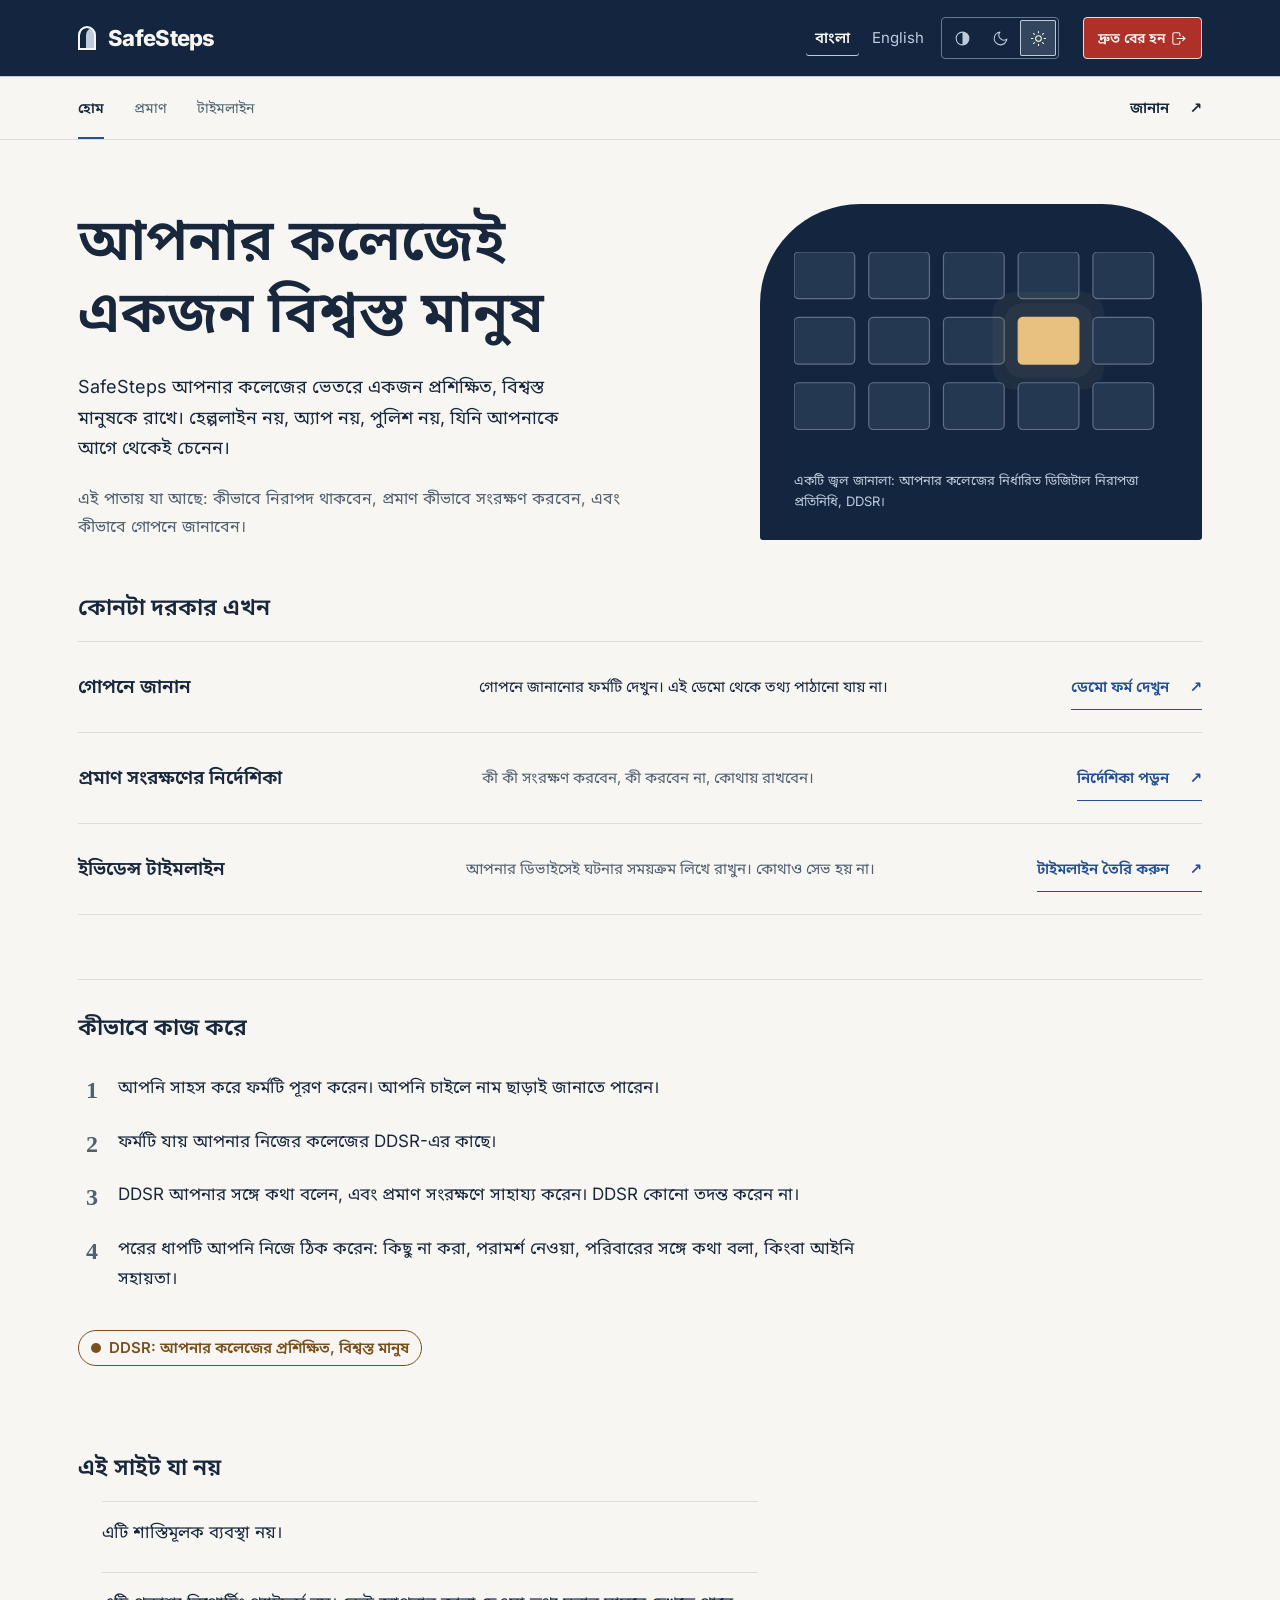
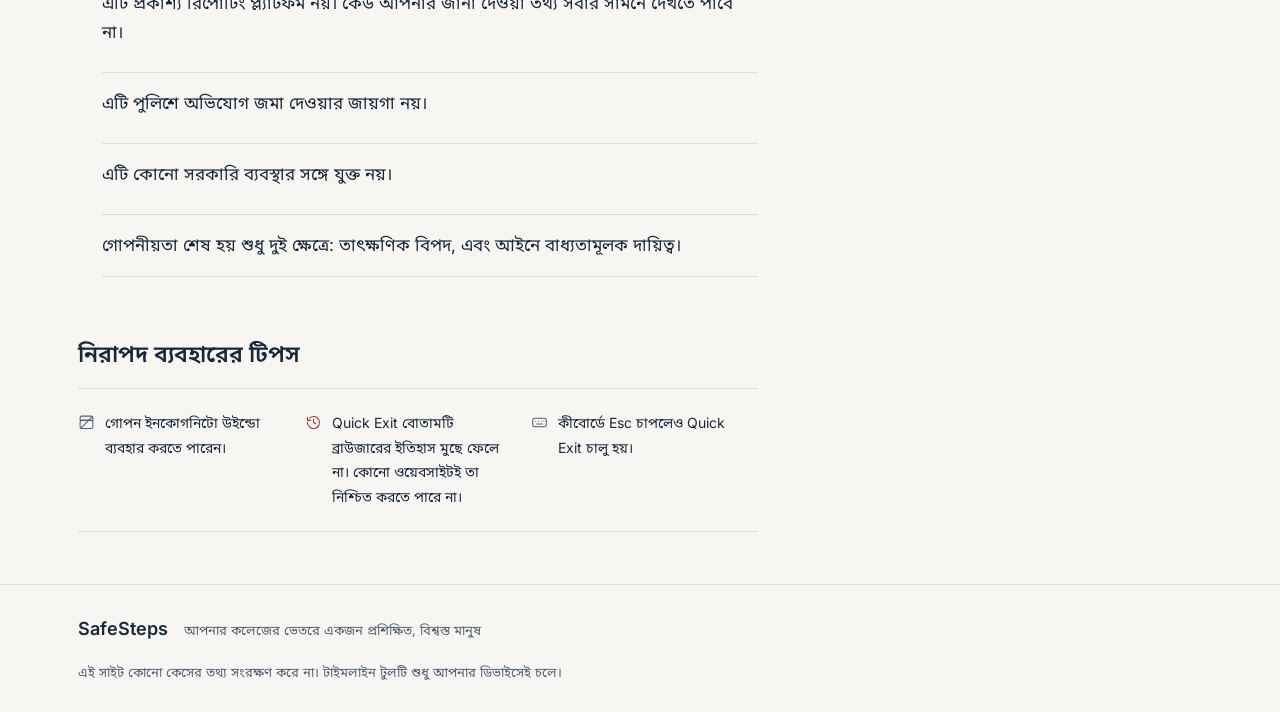
==== commit eb583908: "Redesign SafeSteps for responsive phone and desktop layouts" ====
--- a/index.html
+++ b/index.html
@@ -1,5 +1,5 @@
 <!DOCTYPE html>
-<html lang="bn" data-theme="dark">
+<html lang="bn" data-theme="light">
 <head>
 <meta charset="utf-8">
 <meta name="viewport" content="width=device-width, initial-scale=1, viewport-fit=cover">
@@ -14,20 +14,21 @@
     try {
       var c = window.localStorage.getItem("safesteps.theme");
       var m = window.matchMedia("(prefers-color-scheme: light)").matches ? "light" : "dark";
-      document.documentElement.setAttribute("data-theme", (c === "dark" || c === "light") ? c : m);
+      document.documentElement.setAttribute("data-theme", (c === "dark" || c === "light") ? c : (c === "system" ? m : "light"));
     } catch (e) {
-      document.documentElement.setAttribute("data-theme", "dark");
+      document.documentElement.setAttribute("data-theme", "light");
     }
   })();
 </script>
 <link rel="stylesheet" href="css/fonts.css">
 <link rel="stylesheet" href="css/tokens.css">
 <link rel="stylesheet" href="css/site.css">
+<link rel="stylesheet" href="css/refinement.css?v=phone3">
 <script src="js/theme.js" defer></script>
-<script src="js/i18n.js" defer></script>
+<script src="js/i18n.js?v=phone2" defer></script>
 <script src="js/quickexit.js" defer></script>
 </head>
-<body>
+<body class="page-index">
 
 <a class="skip-link no-print" href="#main" data-i18n="skip_link">মূল কনটেন্টে যান</a>
 
@@ -57,6 +58,7 @@
             <span>English</span>
           </button>
         </div>
+
 
         <fieldset class="theme-switch">
           <legend class="visually-hidden" data-i18n="theme_label">থিম</legend>
@@ -95,10 +97,10 @@
     <div class="nav">
   <ul class="nav-list" role="list">
   <li><a href="index.html" aria-current="page" data-i18n="nav_home">হোম</a></li>
-  <li><a href="evidence.html" data-i18n="nav_evidence">প্রমাণ সংরক্ষণ</a></li>
+  <li><a href="evidence.html" data-i18n="nav_evidence">প্রমাণ</a></li>
   <li><a href="timeline.html" data-i18n="nav_timeline">টাইমলাইন</a></li>
   </ul>
-  <a class="btn btn-primary nav-cta" href="report.html" data-i18n="nav_report">গোপনে জানান</a>
+  <a class="btn btn-primary nav-cta" href="report.html" data-i18n="nav_report">জানান</a>
     </div>
   </div>
 </nav>
@@ -106,7 +108,7 @@
 <main id="main" tabindex="-1">
   <div class="wrap">
 
-    <section class="page-head">
+    <div class="home-intro"><section class="page-head">
       <h1 data-i18n="home_h1">আপনার কলেজেই একজন বিশ্বস্ত মানুষ</h1>
       <p class="lede" data-i18n="home_pitch">SafeSteps আপনার কলেজের ভেতরে একজন প্রশিক্ষিত, বিশ্বস্ত মানুষকে রাখে। হেল্পলাইন নয়, অ্যাপ নয়, পুলিশ নয়, যিনি আপনাকে আগে থেকেই চেনেন।</p>
       <p class="covers-line" data-i18n="home_covers">এই পাতায় যা আছে: কীভাবে নিরাপদ থাকবেন, প্রমাণ কীভাবে সংরক্ষণ করবেন, এবং কীভাবে গোপনে জানাবেন।</p>
@@ -135,13 +137,14 @@
       <figcaption data-i18n="motif_caption">একটি জ্বল জানালা: আপনার কলেজের নির্ধারিত ডিজিটাল নিরাপত্তা প্রতিনিধি, DDSR।</figcaption>
     </figure>
 
+    </div>
     <section class="section" aria-labelledby="home_choose_h">
       <h2 id="home_choose_h" data-i18n="home_choose_h">কোনটা দরকার এখন</h2>
       <div class="spec">
         <div class="spec-row spec-row-primary">
           <span class="spec-name" data-i18n="tile_report_h">গোপনে জানান</span>
-          <span class="spec-desc" data-i18n="tile_report_p">আপনার কলেজের DDSR-এর কাছে পাঠান। বে-নামে জানানোর সুবিধাও আছে।</span>
-          <a class="btn btn-secondary btn-sm spec-action" href="report.html" data-i18n="tile_report_a">ফর্ম পূরণ করুন</a>
+          <span class="spec-desc" data-i18n="tile_report_p">গোপনে জানানোর ফর্মটি দেখুন। এই ডেমো থেকে তথ্য পাঠানো যায় না।</span>
+          <a class="btn btn-secondary btn-sm spec-action" href="report.html" data-i18n="tile_report_a">ডেমো ফর্ম দেখুন</a>
         </div>
         <div class="spec-row">
           <span class="spec-name" data-i18n="tile_evidence_h">প্রমাণ সংরক্ষণের নির্দেশিকা</span>
--- a/css/tokens.css
+++ b/css/tokens.css
@@ -1,40 +1,37 @@
-/* SafeSteps color tokens. Values copied verbatim from docs/design.md section 4.
-   The block below is the locked design system. Do not edit these values.
-   Hallmark note: the locked palette is specified in hex by docs/design.md section 4.
-   Token discipline is kept (every colour is referenced by name, never inlined);
-   only the notation differs from the Hallmark default. */
+/* SafeSteps: warm paper, ink navy, blue actions, red safety controls.
+   Legacy --teal names are retained for the existing components; their hue is blue. */
 
 :root {
   color-scheme: dark;
 
-  --bg: #14171C;
-  --surface: #1D2128;
-  --raised: #262B34;
-  --divider: #2E3540;      /* decorative only */
-  --border: #5B6573;       /* inputs, must stay 3:1 */
-  --text: #E6E8EB;
-  --muted: #A8AFBA;
-  --teal: #6FC7B8;         /* actions, links, tools */
-  --on-teal: #0E1A19;
-  --amber: #E9B872;        /* the DDSR, the human */
-  --coral: #F08E86;        /* Quick Exit, alerts */
-  --on-coral: #1A0F0E;
+  --bg: #101C30;
+  --surface: #192840;
+  --raised: #223650;
+  --divider: #34455E;      /* decorative only */
+  --border: #8291A8;       /* inputs, must stay 3:1 */
+  --text: #F4F5F7;
+  --muted: #B5C2D3;
+  --teal: #9CBFFF;         /* actions, links, tools */
+  --on-teal: #10213B;
+  --amber: #E8C181;        /* the DDSR, the human */
+  --coral: #FFB0A8;        /* Quick Exit, alerts */
+  --on-coral: #42120E;
 }
 
 :root[data-theme="light"] {
   color-scheme: light;
 
-  --bg: #F6F4EF;
+  --bg: #F7F6F2;
   --surface: #FFFFFF;
   --raised: #FFFFFF;
-  --divider: #D9D5CC;
-  --border: #6B7480;
-  --text: #1B2027;
-  --muted: #4A5360;
-  --teal: #0B6B62;
+  --divider: #DADDDC;
+  --border: #78828D;
+  --text: #18273B;
+  --muted: #526071;
+  --teal: #254F93;
   --on-teal: #FFFFFF;
-  --amber: #8A5300;
-  --coral: #B3261E;
+  --amber: #79501D;
+  --coral: #AE3029;
   --on-coral: #FFFFFF;
 }
 
@@ -83,8 +80,8 @@
 
   /* radius, docs/design.md section 6 fixes cards at 16px */
   --radius-chip: 8px;
-  --radius-btn: 10px;
-  --radius-card: 16px;
+  --radius-btn: 5px;
+  --radius-card: 6px;
   --radius-pill: 999px;
 
   /* motion, docs/design.md section 6 permits subtle fades only */
@@ -100,3 +97,9 @@
   --z-exit: 40;
   --z-top: 50;
 }
+
+:root { --font-display: Georgia, "Times New Roman", serif; --shell: #14263F; --shell-text: #F7F6F2; --shell-muted: #BECBDD; --shell-action: #FFD9D4; --shell-exit: #AE3029; --paper-rule: #DADDDC; }
+
+:root { --motif-surface: #243851; --motif-divider: #617086; --motif-light: #E8C181; }
+
+:root { --shell-border: #687994; --shell-hover: #223650; --shell-selected: #34455E; }
--- a/css/refinement.css
+++ b/css/refinement.css
@@ -0,0 +1,180 @@
+/* SafeSteps · warm paper and ink · shared responsive refinement */
+@media screen {
+  body { font-size: 17px; line-height: 1.75; }
+  .wrap { max-width: 800px; padding-inline: 28px; }
+  .head-bar { position: sticky; top: 0; background: var(--shell); color: var(--shell-text); border-bottom: 1px solid var(--shell-muted); }
+  .head-bar > .wrap { max-width: 1180px; min-height: 76px; padding: 14px 28px; flex-wrap: nowrap; gap: 24px; border: 0; }
+  .brand { font-size: 22px; color: var(--shell-text); display: flex; align-items: center; gap: 12px; letter-spacing: -.7px; }
+  .brand::before { content: ''; width: 18px; height: 24px; border: 2px solid currentColor; border-radius: 12px 12px 0 0; box-shadow: inset 6px 0 0 var(--shell); background: var(--shell-muted); }
+  .brand:hover { color: var(--shell-text); }
+  .head-tools { flex: none; }
+  .lang-toggle { border: 0; background: transparent; padding: 0; gap: 4px; }
+  .lang-toggle button { width: auto; padding: 4px 9px; color: var(--shell-muted); min-height: 36px; border-radius: 3px; }
+  .lang-toggle button .i { display: none; }
+  .lang-toggle button span, .quick-exit span { position: static; width: auto; height: auto; padding: 0; clip: auto; clip-path: none; overflow: visible; white-space: nowrap; }
+  .lang-toggle button[aria-pressed=true] { background: transparent; color: var(--shell-text); box-shadow: inset 0 -1px var(--shell-muted); }
+  .quick-exit { position: static; width: auto; flex: none; min-height: 42px; padding: 8px 14px; color: var(--shell-text); background: var(--shell-exit); border: 1px solid var(--shell-action); border-radius: 4px; box-shadow: none; font-size: 14px; }
+  .site-nav { border-bottom: 1px solid var(--divider); padding-block: 0; }
+  .site-nav > .wrap { max-width: 1180px; }
+  .nav { min-height: 62px; gap: 12px; }
+  .nav-list { gap: 30px; }
+  .nav-list a { min-height: 62px; font-size: 14px; }
+  .nav-cta { background: transparent; color: var(--text); border: 0; padding: 8px 0; width: auto; margin-inline-start: auto; font-size: 14px; }
+  .nav-cta::after { content: '↗'; margin-inline-start: 12px; }
+  .page-head { padding-top: 48px; }
+  .page-head h1 { font-size: clamp(30px, 3.8vw, 48px); max-width: 720px; margin-bottom: 18px; line-height: 1.25; }
+  html[lang=en] .page-head h1 { font-family: var(--font-display); font-weight: 400; letter-spacing: -1.5px; }
+  h2 { font-size: 23px; margin-bottom: 18px; }
+  h3 { font-size: 19px; }
+  .covers-line, .page-head:has(h1 + .covers-line) .covers-line { font-size: 16px; max-width: 580px; }
+  .section { margin-block: 40px; }
+  .section-loose { margin-block: 64px; }
+  .btn { border-radius: 4px; font-size: 15px; min-height: 46px; }
+  .btn-secondary { border-color: var(--border); color: var(--text); }
+  .notice { border-radius: 0; background: transparent; padding: 22px 0; border-width: 1px 0; }
+  .notice-amber { border-color: var(--amber); }
+  .notice-coral { border-color: var(--coral); border-width: 1px 0; }
+  .notice-title { font-size: 16px; }
+  .demo-note { font-size: 14px; color: var(--coral); margin-bottom: 20px; }
+  .page-index main > .wrap, .page-timeline main > .wrap { max-width: 1180px; }
+  .home-intro { display: grid; grid-template-columns: minmax(0, 1.4fr) minmax(0, 1fr); align-items: stretch; gap: 64px; padding-block: 64px 52px; }
+  .home-intro .page-head { padding: 0; align-self: center; }
+  .home-intro h1 { font-size: clamp(36px, 4.5vw, 60px); margin-bottom: 24px; }
+  .home-intro .lede { font-size: 18px; max-width: 510px; }
+  .home-intro .covers-line { border: 0; padding: 0; margin-top: 20px; }
+  .motif { padding: 48px 34px 28px; background: var(--shell); color: var(--shell-text); align-self: stretch; display: flex; flex-direction: column; justify-content: center; border-radius: 100px 100px 3px 3px; }
+  .motif svg { --surface: var(--motif-surface); --divider: var(--motif-divider); --amber: var(--motif-light); width: 100%; }
+  .motif figcaption { color: var(--shell-muted); font-size: 13px; line-height: 1.6; margin-top: 26px; }
+  .page-index main > .wrap > .section:first-of-type { margin-top: 0; }
+  .spec-row { padding-block: 22px; grid-template-columns: minmax(0, 1fr) minmax(0, 1.5fr) auto; align-items: center; gap: 20px; }
+  .spec-row:first-child { padding-top: 22px; }
+  .spec-name { font-size: 19px; }
+  .spec-row-primary .spec-name { color: var(--text); }
+  .spec-desc { font-size: 15px; }
+  .spec-action { border: 0; border-radius: 0; padding-inline: 0; color: var(--teal); box-shadow: inset 0 -1px var(--teal); }
+  .spec-action::after { content: '↗'; padding-inline-start: 12px; }
+  .steps > li::before { border: 0; border-radius: 0; color: var(--muted); font-family: var(--font-display); font-size: 24px; }
+  .page-index .steps { max-width: 800px; }
+  .page-index .section-loose { padding-top: 32px; border-top: 1px solid var(--divider); }
+  #privacy-line { font-size: 14px; line-height: 1.65; border: 0; padding: 0 0 28px; margin: 24px 0 0; max-width: 720px; }
+  #privacy-line .notice-title { display: block; color: var(--teal); margin-bottom: 4px; }
+  .timeline-workspace { display: grid; grid-template-columns: minmax(0, 1fr) minmax(0, 1fr); border-top: 1px solid var(--divider); gap: 56px; }
+  .timeline-editor, .timeline-record { margin-block: 28px 36px; min-width: 0; }
+  .timeline-record { padding: 28px; background: var(--surface); border: 1px solid var(--divider); border-top: 3px solid var(--teal); align-self: start; min-height: 470px; }
+  .timeline-record h2 { margin-bottom: 8px; }
+  #entry-form { display: grid; grid-template-columns: minmax(0, 1fr) minmax(0, 1fr); gap: 0 18px; }
+  #entry-form > :nth-child(n+3) { grid-column: 1 / -1; }
+  .field { margin-bottom: 18px; }
+  .field > .label { font-size: 14px; margin-bottom: 6px; }
+  input:not([type=checkbox]):not([type=radio]), textarea { border-radius: 4px; background: var(--surface); min-height: 48px; font-size: 16px; }
+  textarea { min-height: 124px; }
+  .empty-state { background: transparent; border: 0; border-radius: 0; text-align: left; justify-items: start; padding: 32px 0; margin-top: 28px; border-top: 1px solid var(--divider); min-height: 220px; align-content: start; }
+  .empty-facade, .record-head .facade { display: none; }
+  .empty-state::before { content: ''; display: block; width: 48px; height: 60px; border: 1px solid var(--border); border-top: 3px solid var(--teal); border-radius: 1px; background: repeating-linear-gradient(transparent 0 12px, var(--divider) 12px 13px); }
+  .empty-state p { font-size: 15px; }
+  .timeline-record .section-tight { margin-block: 12px; }
+  .entry { border-radius: 0; background: transparent; border-width: 0 0 1px; padding: 20px 0; }
+  .safeuse { display: grid; grid-template-columns: repeat(3,minmax(0,1fr)); background: transparent; border-width: 1px 0; border-radius: 0; }
+  .safeuse-row { padding: 22px 18px 22px 0; gap: 10px; font-size: 14px; }
+  .safeuse-row + .safeuse-row { border-top: 0; }
+  .safeuse-icon { width: 17px; height: 17px; }
+  .site-footer { margin-top: 52px; padding-block: 28px; }
+  .site-footer > .wrap { max-width: 1180px; }
+  .site-footer .theme-switch { float: right; margin: 0 0 20px 24px; }
+  .site-footer .theme-switch legend { position: static; width: auto; height: auto; overflow: visible; clip: auto; clip-path: none; font-size: 12px; margin-bottom: 6px; color: var(--muted); }
+  .theme-opts { background: transparent; border-color: var(--divider); border-radius: 4px; }
+  .theme-opts label { border-radius: 2px; }
+  .footer-tagline, .footer-note { font-size: 13px; }
+  .guide-sec { border-color: var(--divider); }
+  .guide-row { border-inline-start: 0; }
+  :target { scroll-margin-top: 100px; }
+  @media (max-width: 760px) {
+    .wrap { padding-inline: 22px; }
+    .head-bar > .wrap { padding: 12px 22px; gap: 14px; }
+    .brand { font-size: 19px; }
+    .brand::before { width: 14px; height: 21px; }
+    .home-intro { gap: 28px; padding-block: 38px; }
+    .home-intro h1 { font-size: 36px; }
+    .motif { padding: 38px 22px 22px; }
+    .timeline-workspace { gap: 28px; }
+    .timeline-record { padding: 20px; }
+    .spec-row { grid-template-columns: minmax(0,1fr) auto; gap: 8px 18px; }
+    .spec-desc { grid-column: 1; }
+    .spec-action { grid-column: 2; grid-row: 1 / 3; }
+  }
+  @media (max-width: 600px) {
+    .head-bar > .wrap { flex-wrap: wrap; gap: 4px 12px; min-height: 68px; padding: 10px 18px; }
+    .brand { order: 1; font-size: 18px; }
+    .quick-exit { order: 2; min-height: 38px; font-size: 13px; padding: 6px 10px; }
+    .head-tools { order: 3; flex-basis: 100%; margin-top: 2px; }
+    .lang-toggle { margin-left: 28px; }
+    .lang-toggle button { min-height: 28px; padding: 1px 8px; font-size: 12px; }
+    .site-nav .wrap { padding-inline: 18px; }
+    .nav { gap: 0; align-items: center; }
+    .nav-list { gap: 20px; width: 100%; justify-content: space-between; }
+    .nav-list a { font-size: 13px; min-height: 44px; }
+    .nav-cta { min-height: 36px; font-size: 13px; padding: 2px 0 8px; }
+    .wrap { padding-inline: 20px; }
+    .page-head { padding-top: 30px; }
+    .page-head h1 { font-size: 32px; line-height: 1.25; }
+    html[lang=en] .page-head h1 { letter-spacing: -.8px; }
+    .home-intro { display: flex; flex-direction: column; padding-block: 34px 24px; }
+    .home-intro h1 { font-size: 39px; }
+    .home-intro .lede { font-size: 16px; }
+    .motif { display: none; }
+    .spec-row { grid-template-columns: minmax(0, 1fr); padding-block: 22px; gap: 8px; }
+    .spec-action { grid-row: auto; grid-column: 1; justify-self: start; margin-top: 4px; }
+    .spec-name { font-size: 18px; }
+    .timeline-workspace { display: block; }
+    .timeline-record { min-height: 320px; margin-top: 12px; }
+    .timeline-editor { margin-top: 24px; }
+    #privacy-line { font-size: 14px; margin-top: 18px; padding-bottom: 22px; }
+    #entry-form { gap: 0 12px; }
+    .field > .label { font-size: 13px; }
+    h2 { font-size: 21px; }
+    .safeuse { grid-template-columns: minmax(0,1fr); }
+    .safeuse-row { padding: 14px 0; }
+    .safeuse-row + .safeuse-row { border-top: 1px solid var(--divider); }
+    .site-footer .theme-switch { float: none; margin: 0 0 24px; }
+    .theme-opts { width: max-content; }
+    .section-loose { margin-block: 40px; }
+  }
+}
+@media screen {
+  .head-bar :focus-visible { outline-color: var(--shell-text); }
+  .head-bar .lang-toggle button:hover { color: var(--shell-text); }
+  @media (max-width: 380px) {
+    #entry-form { grid-template-columns: minmax(0, 1fr); }
+  }
+}
+@media screen {
+  .head-bar .theme-opts { background: transparent; border: 1px solid var(--shell-border); padding: 2px; }
+  .head-bar .theme-opts label { color: var(--shell-muted); width: 36px; height: 36px; }
+  .head-bar .theme-opts label:hover { color: var(--shell-text); background: var(--shell-hover); }
+  .head-bar .theme-opts label:has(input:checked) { color: var(--shell-text); background: var(--shell-selected); box-shadow: inset 0 0 0 1px var(--shell-muted); }
+  .head-bar .theme-opts label:has(input:focus-visible) { outline-color: var(--shell-text); }
+  @media (max-width: 600px) {
+    .head-tools { justify-content: space-between; }
+    .head-bar .theme-opts label { width: 31px; height: 30px; }
+  }
+}
+@media screen and (max-width: 600px) {
+  .head-bar > .wrap { min-height: 0; padding: 8px 16px 6px; gap: 0 8px; }
+  .brand { font-size: 17px; }
+  .quick-exit { min-height: 36px; padding: 5px 8px; font-size: 12px; }
+  .head-tools { margin-top: 0; min-height: 31px; }
+  .lang-toggle { margin-left: 25px; }
+  .lang-toggle button { min-height: 29px; }
+  .head-bar .theme-opts label { width: 30px; height: 28px; }
+  .site-nav .wrap { padding-inline: 16px; }
+  .nav { flex-wrap: nowrap; min-height: 44px; justify-content: space-between; gap: 8px; }
+  .nav-list { width: auto; flex-wrap: nowrap; justify-content: flex-start; gap: clamp(8px, 2.5vw, 16px); }
+  .nav-list a { min-height: 44px; font-size: 12px; }
+  .nav-cta { min-height: 44px; padding: 0; margin: 0; font-size: 12px; flex: none; }
+  .nav-cta::after { content: none; }
+  .page-head { padding-top: 25px; }
+}
+@media screen and (max-width: 600px) {
+  .nav-list { gap: clamp(6px, 1.5vw, 12px); }
+  .nav-list a, .nav-cta { font-size: 13px; }
+}
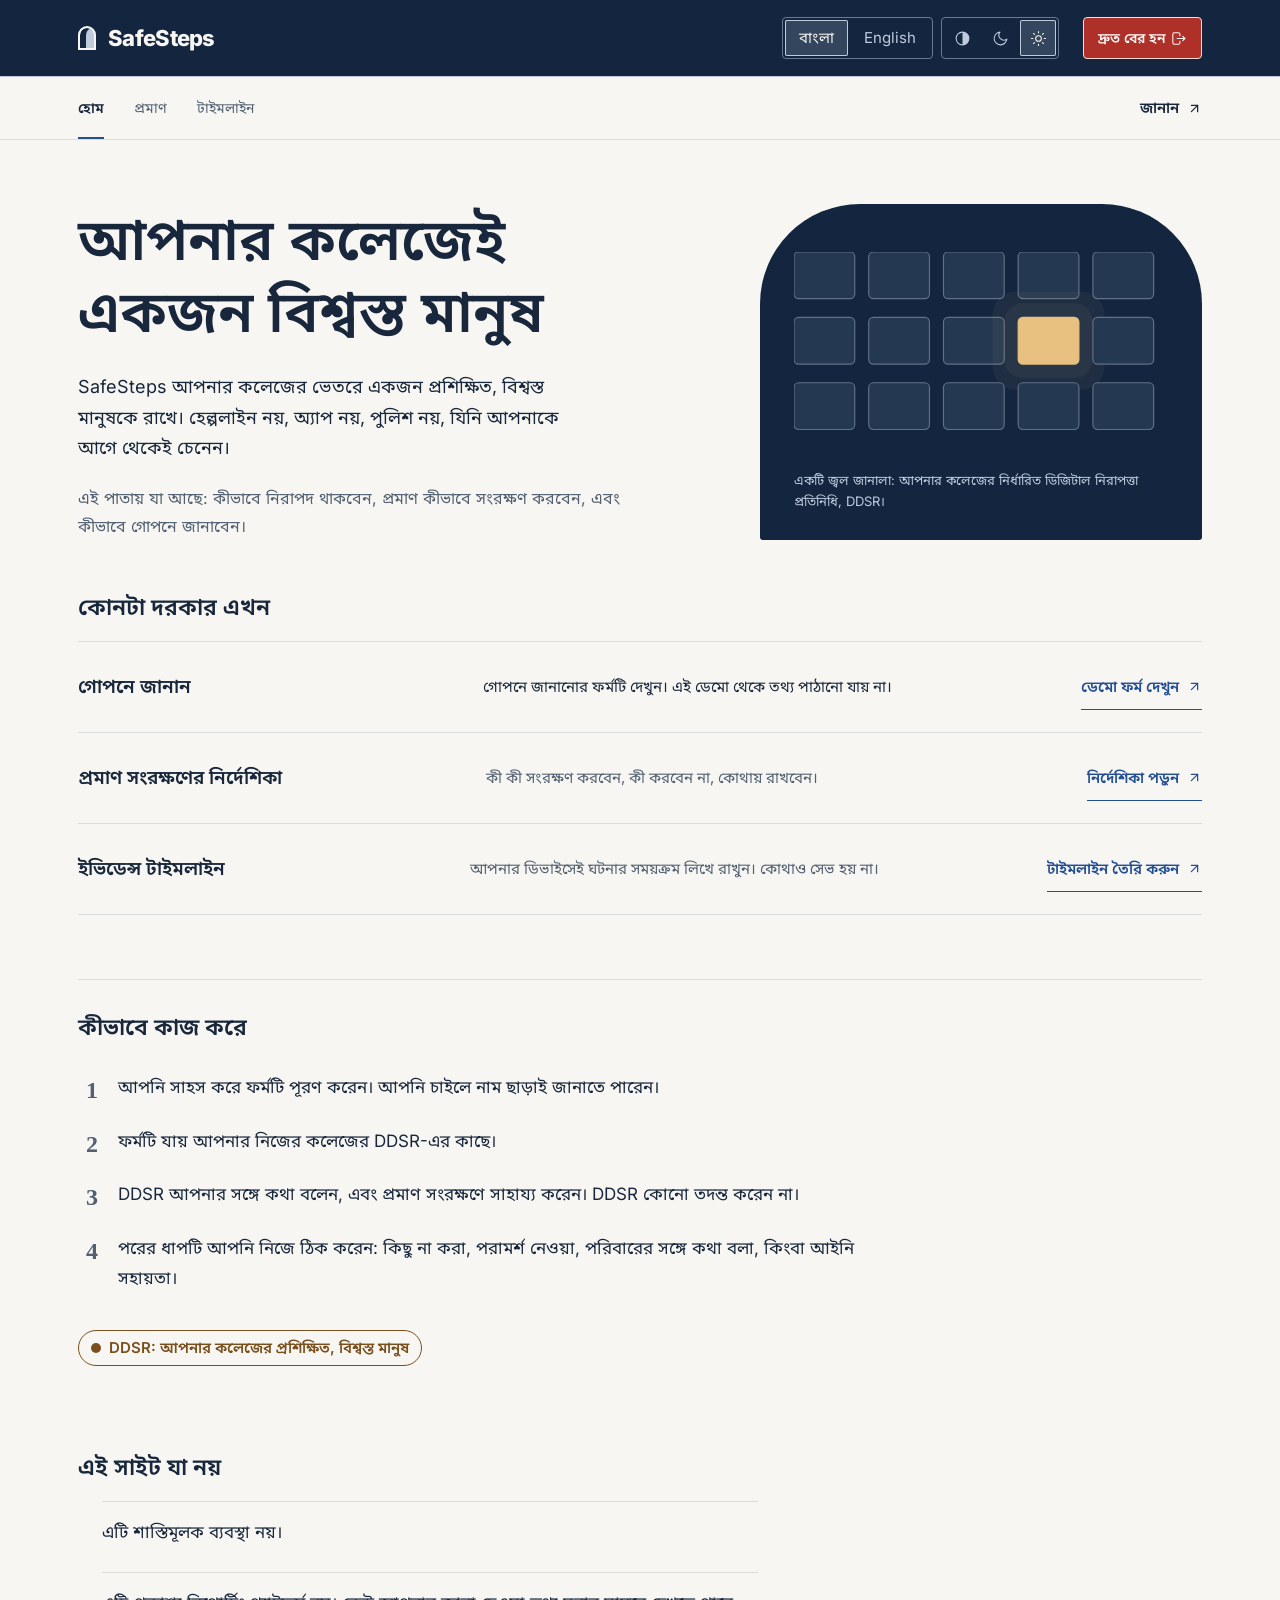
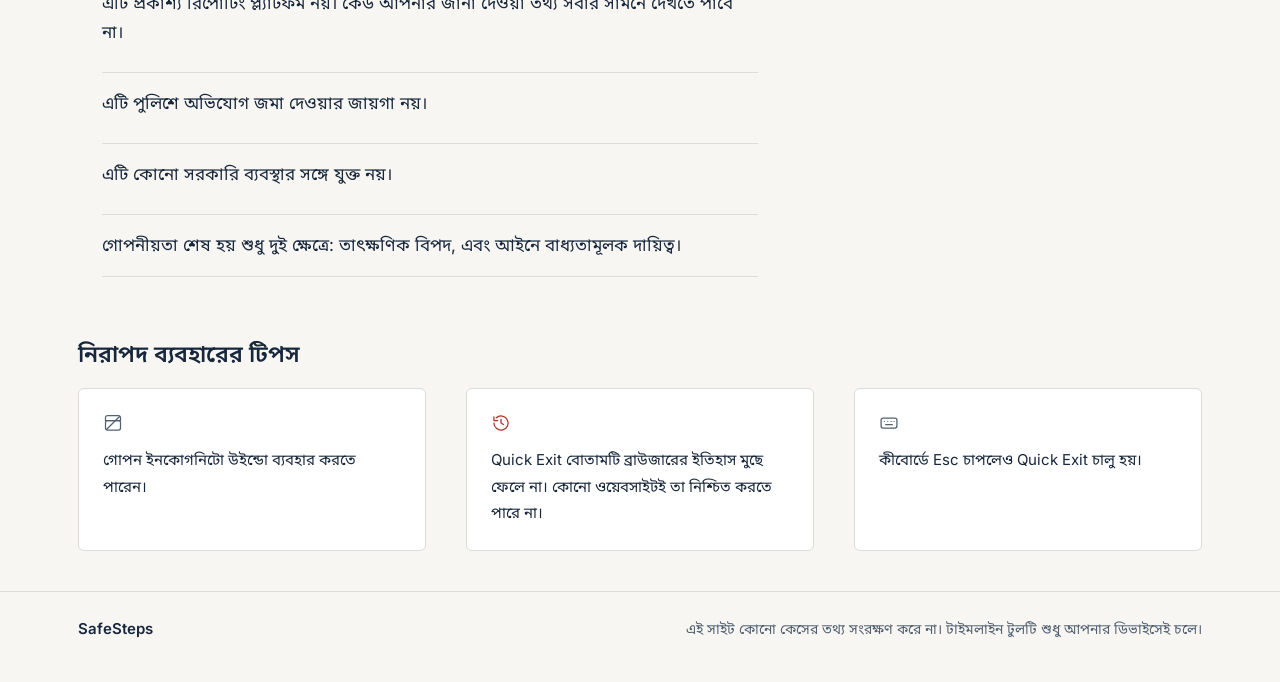
==== commit d5dc2ea3: "feat: draw the arrow and favicon marks, match the language toggle to the theme pill, panel the safet" ====
--- a/index.html
+++ b/index.html
@@ -20,13 +20,13 @@
     }
   })();
 </script>
-<link rel="stylesheet" href="css/fonts.css">
-<link rel="stylesheet" href="css/tokens.css">
-<link rel="stylesheet" href="css/site.css">
-<link rel="stylesheet" href="css/refinement.css?v=phone3">
-<script src="js/theme.js" defer></script>
-<script src="js/i18n.js?v=phone2" defer></script>
-<script src="js/quickexit.js" defer></script>
+<link rel="stylesheet" href="css/fonts.css?v=9">
+<link rel="stylesheet" href="css/tokens.css?v=9">
+<link rel="stylesheet" href="css/site.css?v=9">
+<link rel="stylesheet" href="css/refinement.css?v=9">
+<script src="js/theme.js?v=9" defer></script>
+<script src="js/i18n.js?v=9" defer></script>
+<script src="js/quickexit.js?v=9" defer></script>
 </head>
 <body class="page-index">
 
@@ -100,7 +100,7 @@
   <li><a href="evidence.html" data-i18n="nav_evidence">প্রমাণ</a></li>
   <li><a href="timeline.html" data-i18n="nav_timeline">টাইমলাইন</a></li>
   </ul>
-  <a class="btn btn-primary nav-cta" href="report.html" data-i18n="nav_report">জানান</a>
+  <a class="btn btn-primary nav-cta" href="report.html"><span data-i18n="nav_report">জানান</span><svg class="i i-arrow" viewBox="0 0 24 24" aria-hidden="true" focusable="false"><path d="M7 7h10v10"/><path d="M7 17 17 7"/></svg></a>
     </div>
   </div>
 </nav>
@@ -144,17 +144,17 @@
         <div class="spec-row spec-row-primary">
           <span class="spec-name" data-i18n="tile_report_h">গোপনে জানান</span>
           <span class="spec-desc" data-i18n="tile_report_p">গোপনে জানানোর ফর্মটি দেখুন। এই ডেমো থেকে তথ্য পাঠানো যায় না।</span>
-          <a class="btn btn-secondary btn-sm spec-action" href="report.html" data-i18n="tile_report_a">ডেমো ফর্ম দেখুন</a>
+          <a class="btn btn-secondary btn-sm spec-action" href="report.html"><span data-i18n="tile_report_a">ডেমো ফর্ম দেখুন</span><svg class="i i-arrow" viewBox="0 0 24 24" aria-hidden="true" focusable="false"><path d="M7 7h10v10"/><path d="M7 17 17 7"/></svg></a>
         </div>
         <div class="spec-row">
           <span class="spec-name" data-i18n="tile_evidence_h">প্রমাণ সংরক্ষণের নির্দেশিকা</span>
           <span class="spec-desc" data-i18n="tile_evidence_p">কী কী সংরক্ষণ করবেন, কী করবেন না, কোথায় রাখবেন।</span>
-          <a class="btn btn-secondary btn-sm spec-action" href="evidence.html" data-i18n="tile_evidence_a">নির্দেশিকা পড়ুন</a>
+          <a class="btn btn-secondary btn-sm spec-action" href="evidence.html"><span data-i18n="tile_evidence_a">নির্দেশিকা পড়ুন</span><svg class="i i-arrow" viewBox="0 0 24 24" aria-hidden="true" focusable="false"><path d="M7 7h10v10"/><path d="M7 17 17 7"/></svg></a>
         </div>
         <div class="spec-row">
           <span class="spec-name" data-i18n="tile_timeline_h">ইভিডেন্স টাইমলাইন</span>
           <span class="spec-desc" data-i18n="tile_timeline_p">আপনার ডিভাইসেই ঘটনার সময়ক্রম লিখে রাখুন। কোথাও সেভ হয় না।</span>
-          <a class="btn btn-secondary btn-sm spec-action" href="timeline.html" data-i18n="tile_timeline_a">টাইমলাইন তৈরি করুন</a>
+          <a class="btn btn-secondary btn-sm spec-action" href="timeline.html"><span data-i18n="tile_timeline_a">টাইমলাইন তৈরি করুন</span><svg class="i i-arrow" viewBox="0 0 24 24" aria-hidden="true" focusable="false"><path d="M7 7h10v10"/><path d="M7 17 17 7"/></svg></a>
         </div>
       </div>
     </section>
@@ -205,11 +205,10 @@
 
 <footer class="site-footer no-print">
   <div class="wrap">
-    <div class="footer-band">
+    <div class="footer-meta">
       <span class="footer-wordmark">SafeSteps</span>
-      <span class="footer-tagline" data-i18n="footer_tagline">আপনার কলেজের ভেতরে একজন প্রশিক্ষিত, বিশ্বস্ত মানুষ</span>
+      <p class="footer-note" data-i18n="footer_note">এই সাইট কোনো কেসের তথ্য সংরক্ষণ করে না। টাইমলাইন টুলটি শুধু আপনার ডিভাইসেই চলে।</p>
     </div>
-    <p class="footer-note" data-i18n="footer_note">এই সাইট কোনো কেসের তথ্য সংরক্ষণ করে না। টাইমলাইন টুলটি শুধু আপনার ডিভাইসেই চলে।</p>
   </div>
 </footer>
 
--- a/css/site.css
+++ b/css/site.css
@@ -522,6 +522,24 @@
   stroke-linejoin: round;
 }
 
+/* The mark on an action that leaves the page. It scales with the label rather
+   than sitting at a fixed 18px, so it stays in step with the font at every
+   breakpoint instead of drifting as the button text resizes.
+
+   The stroke is heavier than .i on purpose. A 1em box is roughly 14px, and the
+   24 unit viewBox scales down with it, so a 1.5 stroke would land under one
+   device pixel and read as a smudge. 2 puts the rendered stroke back at about
+   1.2px, which is what the 18px icons already look like.
+
+   Spacing comes from .btn's flex gap. The glyph this replaced also carried a
+   12px margin on top of that gap, so the icon is narrower than what it replaced
+   and the nav row has more room, not less. */
+.i-arrow {
+  width: 1em;
+  height: 1em;
+  stroke-width: 2;
+}
+
 .lang-toggle {
   display: flex;
   align-items: center;
@@ -666,6 +684,16 @@
 .hint,
 .chip-note {
   max-width: var(--measure-prose);
+}
+
+/* The safe use tips are the fourth scanned-not-read row, and the first one
+   that happens to be a ul, so the blanket rule above was catching them and
+   holding the block to 528px, under half the column. They are three panels
+   side by side rather than running prose, so they take the whole column. This
+   is the cap that was actually binding: the 680px one this rule used to carry
+   itself was looser than 528px and never did anything. */
+.safeuse {
+  max-width: none;
 }
 
 /* the opening sentence of the home page, set above body size. It is the one
@@ -1320,17 +1348,53 @@
   display: none;
 }
 
-/* ---------- footer, quiet by default ---------- */
-/* The footer is end matter, not content. Its heading stays an h2 so the screen
-   reader outline is unchanged, but it is set at label size so it does not
-   compete with the section headings above it. The three tips are three
-   sentences, not a set of items to scan, so they run as one block with no list
-   indent and no per-item spacing. */
-
+/* ---------- footer, the brand's last word ---------- */
+/* End matter, not content. One sentence at display size, then a quiet metadata
+   strip. This is a statement footer on purpose.
+
+   The usual footer is a link map, and the usual advice is to fill one in. There
+   is nothing here to link to. The site has four pages and all four are already
+   in the header nav, and it has no contact details, no legal pages, no about
+   page and no social accounts. Padding the space with invented links, or worse
+   with a subscribe box on a site about being frightened and reported, would say
+   less than the space does. docs/design.md section 11 is titled Honest limits;
+   this is the same instinct applied to the footer. */
+
+/* No margin and no top padding. The footer attaches directly to whatever is
+   above it: no offset, no air, one rule. There is still bottom padding, because
+   the last line of text needs to clear the bottom of the viewport. */
 .site-footer {
-  margin-top: var(--space-xl);
-  padding-block: var(--space-lg) var(--space-md);
+  margin-top: 0;
+  padding-block: 0 var(--space-lg);
   border-top: 1px solid var(--divider);
+}
+
+/* The strip's own rule is gone too. With the footer sitting flush, a second
+   border-top one line below the footer's would read as two rules stacked on
+   each other, which is what the gap was really drawing attention to. The
+   footer's single rule does the separating; the padding below is just the text
+   keeping off that rule. */
+.footer-meta {
+  display: flex;
+  flex-wrap: wrap;
+  align-items: baseline;
+  justify-content: space-between;
+  gap: var(--space-2xs) var(--space-lg);
+  padding-top: var(--space-md);
+}
+
+.footer-wordmark {
+  color: var(--text);
+  font-size: var(--text-sm);
+  font-weight: 600;
+}
+
+.footer-note {
+  max-width: 46em;
+  margin: 0;
+  color: var(--muted);
+  font-size: var(--text-sm);
+  line-height: var(--leading-body);
 }
 
 /* the four situation cells are the second level under the disclosure summary,
@@ -1348,9 +1412,13 @@
   margin: 0;
   padding: 0;
   list-style: none;
-  /* the card takes the full column, not the prose measure, so it lines up with
-     the notice above it. A card is scanned, not read. */
-  max-width: var(--measure);
+  /* Deliberately no max-width. This used to carry the prose measure, which is
+     680px, while the comment above it claimed the opposite. The cap survived the
+     later restyle into a three column band, so on index and timeline, whose
+     main column is 1180px, the block was styled like a full width band and
+     still stopped two hundred pixels short of one, leaving the right of the row
+     empty. Tips are scanned, not read, so they take the whole column. The
+     reading measure still applies to the prose in .lede and .spec-desc. */
   background: var(--surface);
   border: 1px solid var(--divider);
   border-radius: var(--radius-card);
@@ -1389,32 +1457,6 @@
 
 .safeuse-text {
   min-width: 0;
-}
-
-.footer-band {
-  display: flex;
-  flex-wrap: wrap;
-  align-items: baseline;
-  gap: var(--space-3xs) var(--space-sm);
-  margin-bottom: var(--space-sm);
-}
-
-.footer-wordmark {
-  font-weight: 600;
-  font-size: var(--text-base);
-}
-
-.footer-tagline {
-  color: var(--muted);
-  font-size: var(--text-sm);
-  min-width: 0;
-}
-
-.footer-note {
-  margin-top: 0;
-  color: var(--muted);
-  font-size: var(--text-sm);
-  max-width: 46em;
 }
 
 /* ---------- long document, native disclosure ---------- */
--- a/css/refinement.css
+++ b/css/refinement.css
@@ -8,11 +8,18 @@
   .brand::before { content: ''; width: 18px; height: 24px; border: 2px solid currentColor; border-radius: 12px 12px 0 0; box-shadow: inset 6px 0 0 var(--shell); background: var(--shell-muted); }
   .brand:hover { color: var(--shell-text); }
   .head-tools { flex: none; }
-  .lang-toggle { border: 0; background: transparent; padding: 0; gap: 4px; }
-  .lang-toggle button { width: auto; padding: 4px 9px; color: var(--shell-muted); min-height: 36px; border-radius: 3px; }
+  /* The language control mirrors the theme pill sitting beside it: same border,
+     same 2px inner padding, same 2px gap, same filled and ringed active
+     segment. Two controls in one row that are built the same way read as a
+     pair, and text segments are then the only difference the eye has to
+     process. The 4px and 2px radii are the theme control's own, set at the end
+     of this file, not the radius tokens: at a 2px gap and a 1px border the
+     inherited 5px and 8px read as a lozenge sitting inside a square. */
+  .lang-toggle { background: transparent; border: 1px solid var(--shell-border); padding: 2px; gap: 2px; border-radius: 4px; }
+  .lang-toggle button { width: auto; padding: 0 14px; color: var(--shell-muted); min-height: 36px; border-radius: 2px; }
   .lang-toggle button .i { display: none; }
   .lang-toggle button span, .quick-exit span { position: static; width: auto; height: auto; padding: 0; clip: auto; clip-path: none; overflow: visible; white-space: nowrap; }
-  .lang-toggle button[aria-pressed=true] { background: transparent; color: var(--shell-text); box-shadow: inset 0 -1px var(--shell-muted); }
+  .lang-toggle button[aria-pressed=true] { background: var(--shell-selected); color: var(--shell-text); box-shadow: inset 0 0 0 1px var(--shell-muted); font-weight: 400; }
   .quick-exit { position: static; width: auto; flex: none; min-height: 42px; padding: 8px 14px; color: var(--shell-text); background: var(--shell-exit); border: 1px solid var(--shell-action); border-radius: 4px; box-shadow: none; font-size: 14px; }
   .site-nav { border-bottom: 1px solid var(--divider); padding-block: 0; }
   .site-nav > .wrap { max-width: 1180px; }
@@ -20,7 +27,6 @@
   .nav-list { gap: 30px; }
   .nav-list a { min-height: 62px; font-size: 14px; }
   .nav-cta { background: transparent; color: var(--text); border: 0; padding: 8px 0; width: auto; margin-inline-start: auto; font-size: 14px; }
-  .nav-cta::after { content: '↗'; margin-inline-start: 12px; }
   .page-head { padding-top: 48px; }
   .page-head h1 { font-size: clamp(30px, 3.8vw, 48px); max-width: 720px; margin-bottom: 18px; line-height: 1.25; }
   html[lang=en] .page-head h1 { font-family: var(--font-display); font-weight: 400; letter-spacing: -1.5px; }
@@ -52,7 +58,6 @@
   .spec-row-primary .spec-name { color: var(--text); }
   .spec-desc { font-size: 15px; }
   .spec-action { border: 0; border-radius: 0; padding-inline: 0; color: var(--teal); box-shadow: inset 0 -1px var(--teal); }
-  .spec-action::after { content: '↗'; padding-inline-start: 12px; }
   .steps > li::before { border: 0; border-radius: 0; color: var(--muted); font-family: var(--font-display); font-size: 24px; }
   .page-index .steps { max-width: 800px; }
   .page-index .section-loose { padding-top: 32px; border-top: 1px solid var(--divider); }
@@ -74,17 +79,31 @@
   .empty-state p { font-size: 15px; }
   .timeline-record .section-tight { margin-block: 12px; }
   .entry { border-radius: 0; background: transparent; border-width: 0 0 1px; padding: 20px 0; }
-  .safeuse { display: grid; grid-template-columns: repeat(3,minmax(0,1fr)); background: transparent; border-width: 1px 0; border-radius: 0; }
-  .safeuse-row { padding: 22px 18px 22px 0; gap: 10px; font-size: 14px; }
-  .safeuse-row + .safeuse-row { border-top: 0; }
-  .safeuse-icon { width: 17px; height: 17px; }
-  .site-footer { margin-top: 52px; padding-block: 28px; }
+  /* The tips used to be three columns of 14px text ruled off by two hairlines.
+     On the 1180px column that left the row reading as bare text with a lot of
+     air around it, so each tip is now a panel of its own.
+
+     The grid carries no rule of its own, above or below. A border on the grid
+     is one unbroken line across the full column, so it runs over the gaps as
+     well and ties the three panels into a single segmented object. Paired with
+     a 24px gap between panels that are now 359px wide, it read as one control
+     with dividers in it, which is the opposite of three separate facts. The
+     panels are the unit, so nothing connects them, and the gap is wide enough
+     to say so. The heading and the section margin already separate this block
+     from the prose above it. */
+  .safeuse { display: grid; grid-template-columns: repeat(3,minmax(0,1fr)); gap: var(--space-lg); padding-top: var(--space-md); background: transparent; border: 0; border-radius: 0; overflow: visible; }
+  .safeuse-row { flex-direction: column; align-items: flex-start; gap: 14px; padding: var(--space-md); background: var(--surface); border: 1px solid var(--divider); border-radius: var(--radius-card); font-size: 15px; }
+  .safeuse-row + .safeuse-row { border-top: 1px solid var(--divider); }
+  .safeuse-icon { width: 20px; height: 20px; margin-top: 0; }
+  /* Flush. The 52px offset and the top padding are both gone; the footer rule
+     now sits directly under the content above it. */
+  .site-footer { margin-top: 0; padding-block: 0 var(--space-lg); }
   .site-footer > .wrap { max-width: 1180px; }
-  .site-footer .theme-switch { float: right; margin: 0 0 20px 24px; }
-  .site-footer .theme-switch legend { position: static; width: auto; height: auto; overflow: visible; clip: auto; clip-path: none; font-size: 12px; margin-bottom: 6px; color: var(--muted); }
   .theme-opts { background: transparent; border-color: var(--divider); border-radius: 4px; }
   .theme-opts label { border-radius: 2px; }
-  .footer-tagline, .footer-note { font-size: 13px; }
+  /* 14px, not the 13px this used to set. Footer notes below 14px are hard to
+     read on a phone, and this footer is mostly read on one. */
+  .footer-note { font-size: 14px; }
   .guide-sec { border-color: var(--divider); }
   .guide-row { border-inline-start: 0; }
   :target { scroll-margin-top: 100px; }
@@ -98,6 +117,11 @@
     .motif { padding: 38px 22px 22px; }
     .timeline-workspace { gap: 28px; }
     .timeline-record { padding: 20px; }
+    /* Three panels only hold together above about 800px. Below that the text
+       column inside each one gets too narrow for Bangla at 15px, so the panels
+       tighten their padding rather than dropping a column this early. */
+    .safeuse { gap: var(--space-sm); }
+    .safeuse-row { padding: var(--space-sm); font-size: 14px; }
     .spec-row { grid-template-columns: minmax(0,1fr) auto; gap: 8px 18px; }
     .spec-desc { grid-column: 1; }
     .spec-action { grid-column: 2; grid-row: 1 / 3; }
@@ -132,17 +156,18 @@
     #entry-form { gap: 0 12px; }
     .field > .label { font-size: 13px; }
     h2 { font-size: 21px; }
-    .safeuse { grid-template-columns: minmax(0,1fr); }
-    .safeuse-row { padding: 14px 0; }
+    .safeuse { grid-template-columns: minmax(0,1fr); gap: var(--space-sm); }
+    .safeuse-row { padding: var(--space-sm); }
     .safeuse-row + .safeuse-row { border-top: 1px solid var(--divider); }
-    .site-footer .theme-switch { float: none; margin: 0 0 24px; }
+    /* the metadata strip stacks rather than competing for one line */
+    .footer-meta { flex-direction: column; align-items: flex-start; }
     .theme-opts { width: max-content; }
     .section-loose { margin-block: 40px; }
   }
 }
 @media screen {
   .head-bar :focus-visible { outline-color: var(--shell-text); }
-  .head-bar .lang-toggle button:hover { color: var(--shell-text); }
+  .head-bar .lang-toggle button:hover { color: var(--shell-text); background: var(--shell-hover); }
   @media (max-width: 380px) {
     #entry-form { grid-template-columns: minmax(0, 1fr); }
   }
@@ -164,14 +189,15 @@
   .quick-exit { min-height: 36px; padding: 5px 8px; font-size: 12px; }
   .head-tools { margin-top: 0; min-height: 31px; }
   .lang-toggle { margin-left: 25px; }
-  .lang-toggle button { min-height: 29px; }
+  /* 30px not 29px. The segment has to match the theme label beside it or the
+     two pills end up a pixel different in height and the row looks untidy. */
+  .lang-toggle button { min-height: 30px; }
   .head-bar .theme-opts label { width: 30px; height: 28px; }
   .site-nav .wrap { padding-inline: 16px; }
   .nav { flex-wrap: nowrap; min-height: 44px; justify-content: space-between; gap: 8px; }
   .nav-list { width: auto; flex-wrap: nowrap; justify-content: flex-start; gap: clamp(8px, 2.5vw, 16px); }
   .nav-list a { min-height: 44px; font-size: 12px; }
   .nav-cta { min-height: 44px; padding: 0; margin: 0; font-size: 12px; flex: none; }
-  .nav-cta::after { content: none; }
   .page-head { padding-top: 25px; }
 }
 @media screen and (max-width: 600px) {
